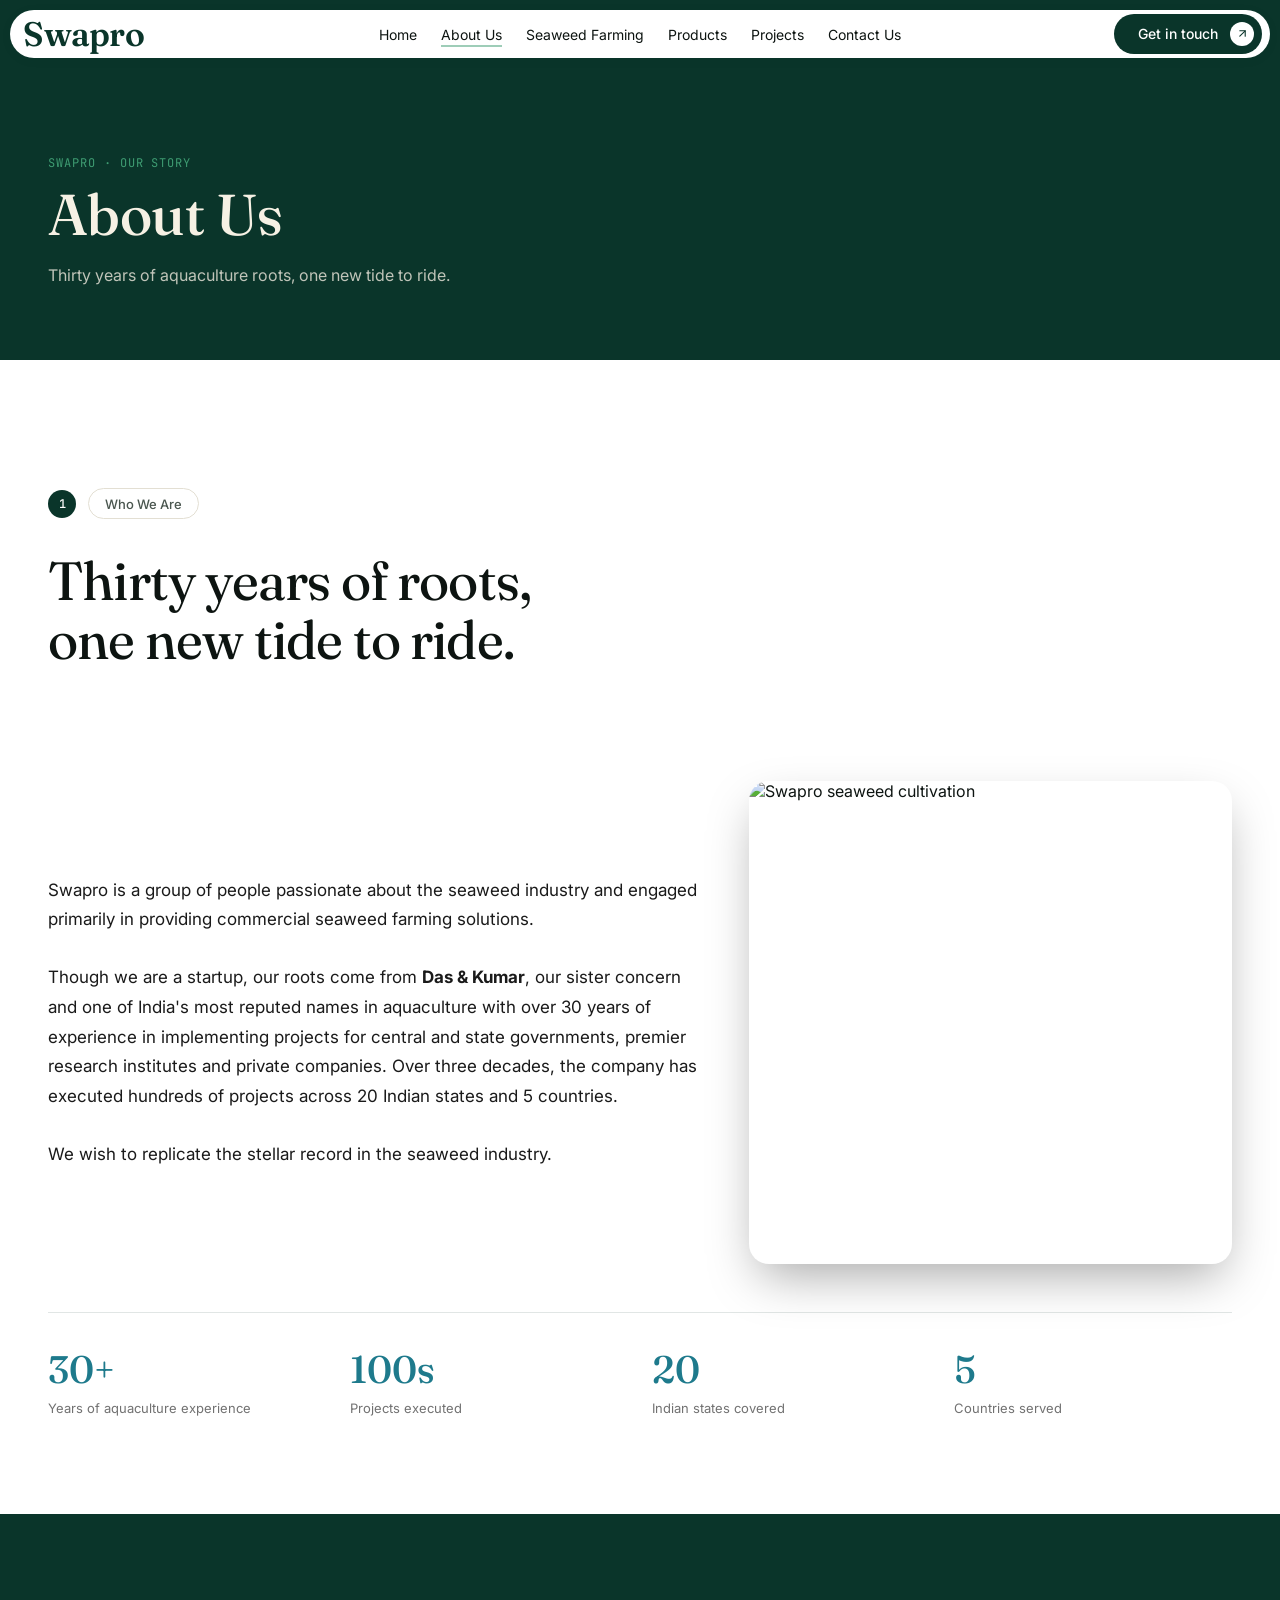
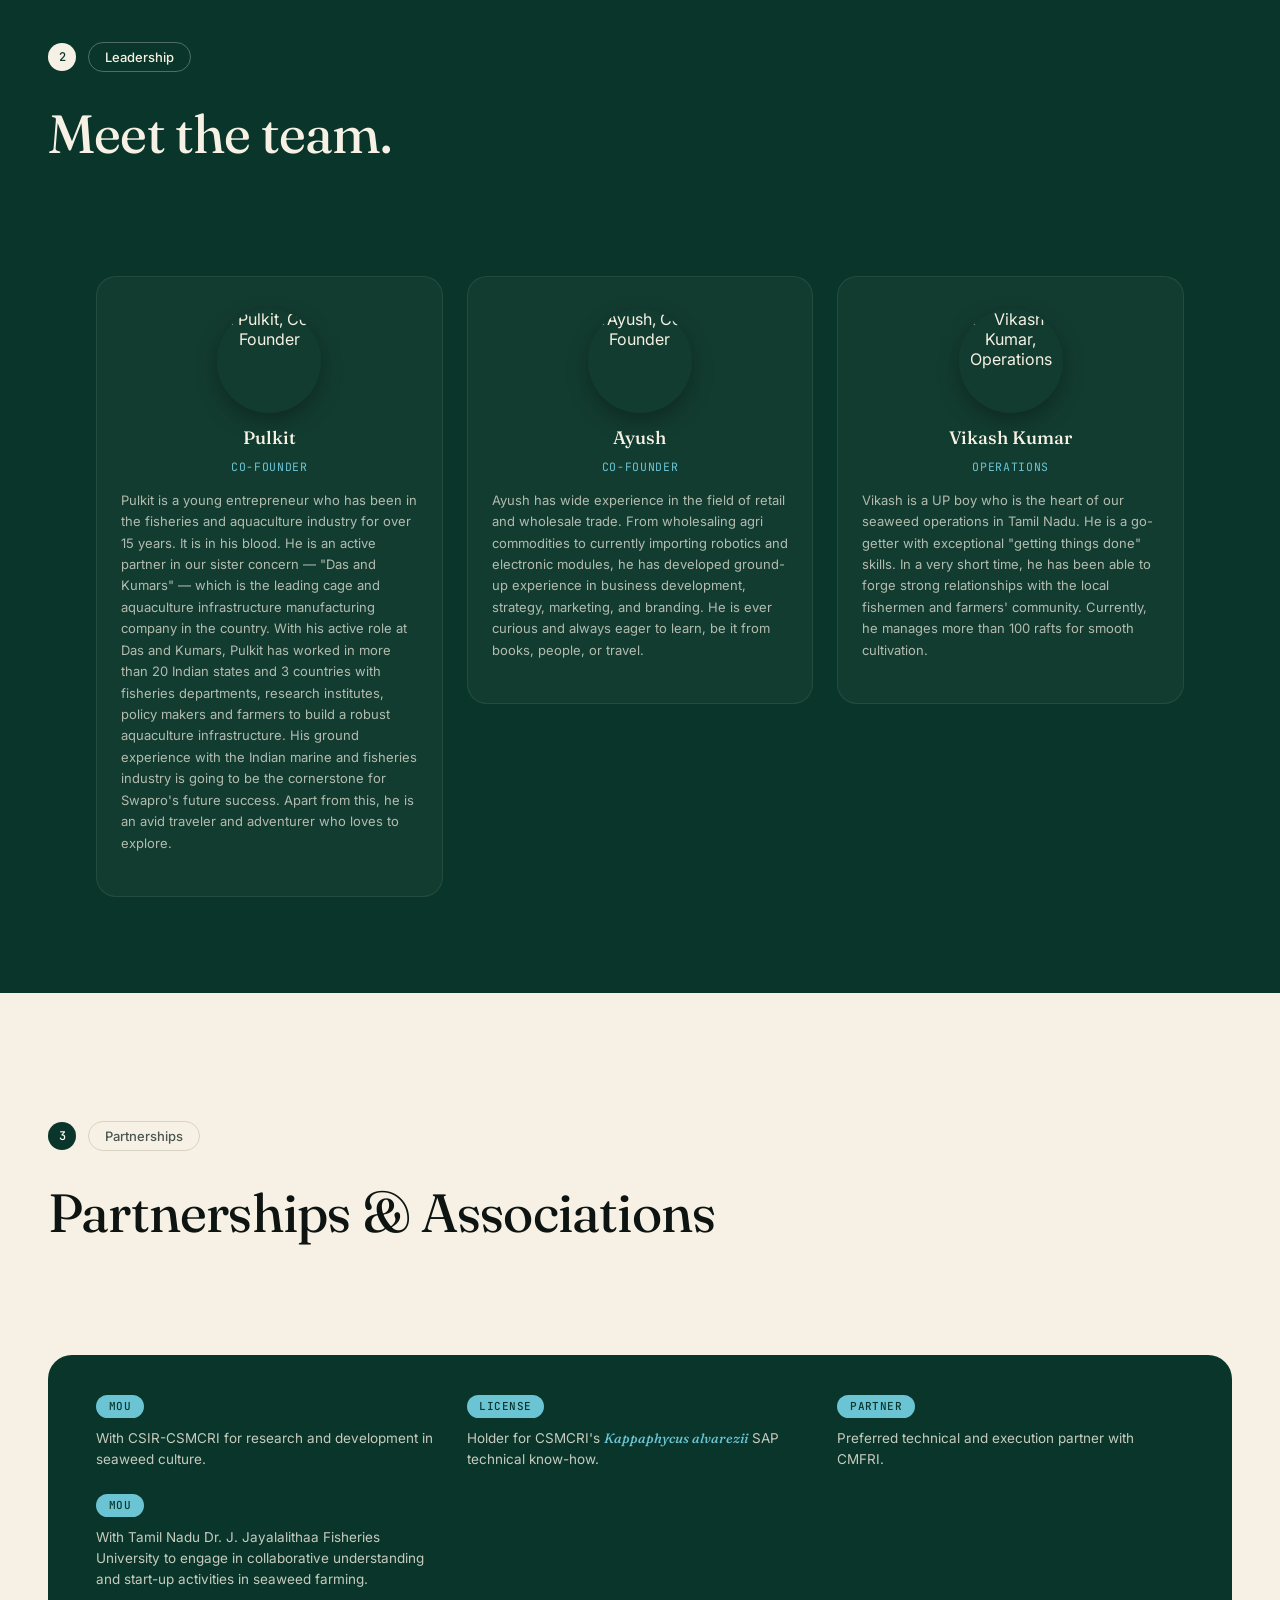
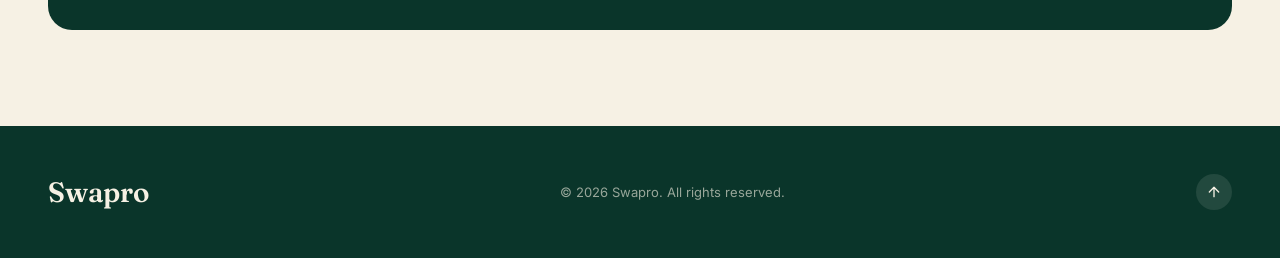
==== about.html @ 63f63e45 "content changes" ====
<!DOCTYPE html>
<html lang="en">
<head>
<meta charset="UTF-8"/>
<meta name="viewport" content="width=device-width,initial-scale=1.0"/>
<title>About Us — Swapro</title>
<link rel="icon" type="image/png" href="https://res.cloudinary.com/dajekho84/image/upload/v1781952631/ChatGPT_Image_Jun_20_2026_04_20_08_PM_fx25of.png">
<link rel="preconnect" href="https://fonts.googleapis.com">
<link rel="preconnect" href="https://fonts.gstatic.com" crossorigin>
<link href="https://fonts.googleapis.com/css2?family=Fraunces:ital,opsz,wght@0,9..144,300..700;1,9..144,400..600&family=Inter:wght@400;500;600;700&family=JetBrains+Mono:wght@400;500&display=swap" rel="stylesheet">
<link rel="stylesheet" href="assets/style.css">
</head>
<body>

<div class="scroll-progress"><div id="scroll-progress-bar"></div></div>
<div id="cursor-dot" class="cursor-dot" aria-hidden="true"></div>

<div id="lightbox" class="lightbox" role="dialog" aria-modal="true" aria-label="Detail">
  <button id="lb-close" class="lb-close" aria-label="Close">
    <svg viewBox="0 0 24 24" fill="none" stroke="currentColor" stroke-width="2" stroke-linecap="round"><line x1="18" y1="6" x2="6" y2="18"/><line x1="6" y1="6" x2="18" y2="18"/></svg>
  </button>
  <div class="lb-inner">
    <div id="lb-content" class="lb-content"></div>
    <div class="lb-meta">
      <p id="lb-title" class="lb-title"></p>
      <p id="lb-desc" class="lb-desc"></p>
    </div>
  </div>
</div>

<!-- ══════ PAGE BANNER ══════ -->
<section class="page-banner">
  <div class="nav-wrap">
    <nav class="navbar" id="navbar">
      <div class="nav-left">
        <div class="logo-mark">
          <img src="https://res.cloudinary.com/dajekho84/image/upload/v1781952631/ChatGPT_Image_Jun_20_2026_04_20_08_PM_fx25of.png" alt="Swapro logo" onerror="this.style.display='none'; this.parentElement.classList.add('logo-fallback'); this.parentElement.textContent='Swapro';" />
        </div>
        <div class="nav-links">
          <a href="index.html#home" data-nav>Home</a>
          <a href="about.html" data-nav class="active">About Us</a>
          <a href="seaweed-farming.html" data-nav>Seaweed Farming</a>
          <a href="products.html" data-nav>Products</a>
          <a href="projects.html" data-nav>Projects</a>
          <a href="index.html#contact" data-nav>Contact Us</a>
        </div>
      </div>
      <div class="nav-right">
        <a href="index.html#contact" class="btn-roll btn-dark">
          <span class="roll-track"><span class="roll-line">Get in touch</span><span class="roll-line">Get in touch</span></span>
          <span class="arrow-circle arrow-circle-light"><svg viewBox="0 0 24 24" fill="none" stroke="currentColor" stroke-width="2" stroke-linecap="round" stroke-linejoin="round"><line x1="7" y1="17" x2="17" y2="7"/><polyline points="7 7 17 7 17 17"/></svg></span>
        </a>
      </div>
      <button id="menu-toggle" class="menu-toggle" aria-label="Toggle menu">
        <svg class="icon-menu" viewBox="0 0 24 24" fill="none" stroke="currentColor" stroke-width="2" stroke-linecap="round" stroke-linejoin="round"><line x1="3" y1="6" x2="21" y2="6"/><line x1="3" y1="12" x2="21" y2="12"/><line x1="3" y1="18" x2="21" y2="18"/></svg>
        <svg class="icon-x" viewBox="0 0 24 24" fill="none" stroke="currentColor" stroke-width="2" stroke-linecap="round" stroke-linejoin="round" style="display:none"><line x1="18" y1="6" x2="6" y2="18"/><line x1="6" y1="6" x2="18" y2="18"/></svg>
      </button>
    </nav>
  </div>

  <div id="mobile-menu" class="mobile-menu">
    <div class="mobile-menu-backdrop"></div>
    <div class="mobile-menu-sheet">
      <a href="index.html#home" class="mobile-link" data-nav>Home</a>
      <a href="about.html" class="mobile-link" data-nav>About Us</a>
      <a href="seaweed-farming.html" class="mobile-link" data-nav>Seaweed Farming</a>
      <a href="products.html" class="mobile-link" data-nav>Products</a>
      <a href="projects.html" class="mobile-link" data-nav>Projects</a>
      <a href="index.html#contact" class="mobile-link" data-nav>Contact Us</a>
      <a href="index.html#contact" class="btn-roll btn-dark mobile-start-btn">
        <span class="roll-track"><span class="roll-line">Start a conversation</span><span class="roll-line">Start a conversation</span></span>
        <span class="arrow-circle arrow-circle-light"><svg viewBox="0 0 24 24" fill="none" stroke="currentColor" stroke-width="2" stroke-linecap="round" stroke-linejoin="round"><line x1="7" y1="17" x2="17" y2="7"/><polyline points="7 7 17 7 17 17"/></svg></span>
      </a>
    </div>
  </div>

  <div class="container page-banner-text">
    <p class="page-banner-eyebrow reveal-up">Swapro · Our Story</p>
    <h1 class="page-banner-title reveal-up">About Us</h1>
    <p class="page-banner-sub reveal-up">Thirty years of aquaculture roots, one new tide to ride.</p>
  </div>
</section>

<!-- ══════ ABOUT ══════ -->
<section class="section section-white">
  <div class="container">
    <div class="badge-row"><span class="badge-num">1</span><span class="badge-pill badge-pill-light">Who We Are</span></div>
    <h2 class="section-heading">Thirty years of roots,<br class="br-desktop"/><span class="sp-mobile"> </span>one new tide to ride.</h2>
    <div class="about-layout">
      <div class="about-grid">
        <p class="about-paragraph">Swapro is a group of people passionate about the seaweed industry and engaged primarily in providing commercial seaweed farming solutions.</p>
        <p class="about-paragraph">Though we are a startup, our roots come from <strong>Das &amp; Kumar</strong>, our sister concern and one of India's most reputed names in aquaculture with over 30 years of experience in implementing projects for central and state governments, premier research institutes and private companies. Over three decades, the company has executed hundreds of projects across 20 Indian states and 5 countries.</p>
        <p class="about-paragraph">We wish to replicate the stellar record in the seaweed industry.</p>
      </div>
      <div class="about-photo-frame">
        <img src="https://res.cloudinary.com/dajekho84/image/upload/v1782187886/IMG-20260620-WA0026_rd0mjt.jpg" alt="Swapro seaweed cultivation" />
      </div>
    </div>

    <div class="heritage-strip">
      <div class="heritage-stat"><p class="heritage-num">30+</p><p class="heritage-label">Years of aquaculture experience</p></div>
      <div class="heritage-stat"><p class="heritage-num">100s</p><p class="heritage-label">Projects executed</p></div>
      <div class="heritage-stat"><p class="heritage-num">20</p><p class="heritage-label">Indian states covered</p></div>
      <div class="heritage-stat"><p class="heritage-num">5</p><p class="heritage-label">Countries served</p></div>
    </div>
  </div>
</section>

<!-- ══════ FOUNDERS ══════ -->
<section class="section section-dark">
  <div class="container">
    <div class="badge-row reveal-up"><span class="badge-num badge-num-on-dark">2</span><span class="badge-pill badge-pill-on-dark">Leadership</span></div>
    <h2 class="section-heading heading-on-dark reveal-up">Meet the team.</h2>
    <div class="founder-grid">
      <div class="founder-card reveal-up">
        <div class="founder-avatar">
          <img src="https://res.cloudinary.com/dsr1agyxd/image/upload/v1782374938/pulkit_qgwr4f.webp" alt="Pulkit, Co-Founder" />
        </div>
        <p class="founder-name">Pulkit</p>
        <p class="founder-role">Co-Founder</p>
        <p class="founder-bio">Pulkit is a young entrepreneur who has been in the fisheries and aquaculture industry for over 15 years. It is in his blood. He is an active partner in our sister concern — "Das and Kumars" — which is the leading cage and aquaculture infrastructure manufacturing company in the country. With his active role at Das and Kumars, Pulkit has worked in more than 20 Indian states and 3 countries with fisheries departments, research institutes, policy makers and farmers to build a robust aquaculture infrastructure. His ground experience with the Indian marine and fisheries industry is going to be the cornerstone for Swapro's future success. Apart from this, he is an avid traveler and adventurer who loves to explore.</p>
      </div>
      <div class="founder-card reveal-up">
        <div class="founder-avatar">
          <img src="https://res.cloudinary.com/dsr1agyxd/image/upload/v1782374936/ayush_jain_vb3cdg.webp" alt="Ayush, Co-Founder" />
        </div>
        <p class="founder-name">Ayush</p>
        <p class="founder-role">Co-Founder</p>
        <p class="founder-bio">Ayush has wide experience in the field of retail and wholesale trade. From wholesaling agri commodities to currently importing robotics and electronic modules, he has developed ground-up experience in business development, strategy, marketing, and branding. He is ever curious and always eager to learn, be it from books, people, or travel.</p>
      </div>
      <div class="founder-card reveal-up">
        <div class="founder-avatar">
          <img src="https://res.cloudinary.com/dsr1agyxd/image/upload/v1782375014/Vikash-Kumar_zbj4rr.webp" alt="Vikash Kumar, Operations" />
        </div>
        <p class="founder-name">Vikash Kumar</p>
        <p class="founder-role">Operations</p>
        <p class="founder-bio">Vikash is a UP boy who is the heart of our seaweed operations in Tamil Nadu. He is a go-getter with exceptional "getting things done" skills. In a very short time, he has been able to forge strong relationships with the local fishermen and farmers' community. Currently, he manages more than 100 rafts for smooth cultivation.</p>
      </div>
    </div>
  </div>
</section>

<!-- ══════ PARTNERSHIPS & ASSOCIATIONS ══════ -->
<section class="section section-tint">
  <div class="container">
    <div class="badge-row reveal-up"><span class="badge-num">3</span><span class="badge-pill badge-pill-dark">Partnerships</span></div>
    <h2 class="section-heading reveal-up">Partnerships &amp; Associations</h2>
    <div class="partnership-strip reveal-up" style="margin-top:0;">
      <div class="partnership-grid">
        <div class="partnership-item">
          <span class="partnership-mark">MoU</span>
          <p>With CSIR-CSMCRI for research and development in seaweed culture.</p>
        </div>
        <div class="partnership-item">
          <span class="partnership-mark">License</span>
          <p>Holder for CSMCRI's <em>Kappaphycus alvarezii</em> SAP technical know-how.</p>
        </div>
        <div class="partnership-item">
          <span class="partnership-mark">Partner</span>
          <p>Preferred technical and execution partner with CMFRI.</p>
        </div>
        <div class="partnership-item">
          <span class="partnership-mark">MoU</span>
          <p>With Tamil Nadu Dr. J. Jayalalithaa Fisheries University to engage in collaborative understanding and start-up activities in seaweed farming.</p>
        </div>
      </div>
    </div>
  </div>
</section>

<footer class="footer">
  <div class="container footer-inner">
    <span class="logo-footer">
      <img src="https://res.cloudinary.com/dajekho84/image/upload/v1781952631/ChatGPT_Image_Jun_20_2026_04_20_08_PM_fx25of.png" alt="Swapro logo" onerror="this.style.display='none'; this.parentElement.classList.add('logo-fallback'); this.parentElement.textContent='Swapro';" />
    </span>
    <p class="footer-copy">© 2026 Swapro. All rights reserved.</p>
    <button class="back-to-top" id="back-to-top" aria-label="Back to top">
      <svg viewBox="0 0 24 24" fill="none" stroke="currentColor" stroke-width="2" stroke-linecap="round" stroke-linejoin="round"><line x1="12" y1="19" x2="12" y2="5"/><polyline points="5 12 12 5 19 12"/></svg>
    </button>
  </div>
</footer>

<script src="assets/site.js"></script>
</body>
</html>
---- assets/style.css ----
/* ===========================================================
   SWAPRO v2 — design tokens
   Type: Fraunces (display, characterful serif w/ wonky optical sizing)
         + Inter (body/UI) + JetBrains Mono (data/captions)
   Palette: deep kelp, seafoam, sand, amber-coral, ink
=========================================================== */
:root{
  --kelp-deep:   #0A352A;
  --kelp-mid:    #11604A;
  --seafoam:     #3E9C72;
  --seafoam-lt:  #5FC795;
  --sand:        #F6F1E4;
  --sand-card:   #EFEAE0;
  --ink:         #0D1411;
  --ink-soft:    #4A564F;
  --accent:      #1E7A8C;
  --accent-hover:#15596B;
  --accent-soft: #6BC4D4;
  --white:       #FFFFFF;
  --ease-roll:   cubic-bezier(0.25,0.1,0.25,1);
  --ease-sheet:  cubic-bezier(0.32,0.72,0,1);
  --ease-out:    cubic-bezier(0.16,1,0.3,1);
}

*{margin:0;padding:0;box-sizing:border-box;}
html{scroll-behavior:smooth;}
body{
  font-family:'Inter',-apple-system,BlinkMacSystemFont,"Segoe UI",sans-serif;
  background:var(--sand);
  color:var(--ink);
  -webkit-font-smoothing:antialiased;
  cursor:default;
}
a{color:inherit;text-decoration:none;}
button{font-family:inherit;border:none;background:none;cursor:pointer;}
img,svg{display:block;max-width:100%;}
img{width:100%;height:100%;object-fit:cover;}
.container{max-width:1440px;margin:0 auto;padding:0 1.25rem;position:relative;z-index:2;}
@media(min-width:640px){.container{padding:0 2rem;}}
@media(min-width:1024px){.container{padding:0 3rem;}}
.container-narrow{max-width:760px;}

.br-desktop{display:none;}
.sp-mobile{display:inline;}
@media(min-width:640px){
  .br-desktop{display:block;}
  .sp-mobile{display:none;}
}

em{
  font-family:'Fraunces',serif;
  font-style:italic;
  font-weight:500;
  color:var(--accent);
}

/* ===========================================================
   SCROLL PROGRESS BAR
=========================================================== */
.scroll-progress{position:fixed;top:0;left:0;width:100%;height:3px;z-index:100;background:transparent;pointer-events:none;}
#scroll-progress-bar{height:100%;width:0%;background:linear-gradient(90deg,var(--seafoam),var(--accent));transition:width 0.1s linear;}

/* ===========================================================
   CURSOR DOT (desktop ambient accent)
=========================================================== */
.cursor-dot{
  position:fixed;top:0;left:0;
  width:10px;height:10px;
  border-radius:50%;
  background:var(--accent);
  pointer-events:none;
  z-index:99;
  transform:translate(-50%,-50%);
  opacity:0;
  transition:opacity 0.3s, width 0.25s var(--ease-out), height 0.25s var(--ease-out), background 0.25s;
  mix-blend-mode:normal;
}
.cursor-dot.active{opacity:0.85;}
.cursor-dot.cursor-grow{width:38px;height:38px;background:rgba(30,122,140,0.18);border:1.5px solid var(--accent);}
@media(max-width:1023px){.cursor-dot{display:none;}}

/* ===========================================================
   SCROLL REVEAL
=========================================================== */
.reveal-up{
  opacity:0;
  transform:translateY(44px);
  transition:opacity 0.5s var(--ease-out), transform 0.5s var(--ease-out);
}
.reveal-up.in-view{opacity:1;transform:translateY(0);}

/* hero line mask reveal */
.line-mask{display:block;overflow:hidden;}
.line-inner{
  display:block;
  transform:translateY(110%);
  opacity:0;
  animation:lineUp 0.9s var(--ease-out) forwards;
  animation-delay:calc(var(--d) * 0.12s + 0.2s);
}
@keyframes lineUp{
  to{transform:translateY(0);opacity:1;}
}
.hero-eyebrow.reveal-up{transition-delay:0s;}

/* ===========================================================
   HERO
=========================================================== */
.hero{
  position:relative;
  min-height:100vh;
  width:100%;
  background:var(--sand);
  overflow:hidden;
  display:flex;
  flex-direction:column;
}
.hero-canvas{
  position:absolute;
  inset:0;
  z-index:1;
  width:100%;
  height:100%;
}
.hero-bg-images{
  position:absolute;
  inset:0;
  z-index:1;
  width:100%;
  height:100%;
}
.hero-bg-image{
  position:absolute;
  inset:0;
  width:100%;
  height:100%;
  background-size:cover;
  background-position:center;
  opacity:0;
  transition:opacity 1.2s var(--ease-out);
}
.hero-bg-image.is-active{opacity:1;}
.hero-vignette{
  position:absolute;inset:0;z-index:1;pointer-events:none;
  background:radial-gradient(ellipse at 50% 100%, rgba(10,53,42,0.10) 0%, rgba(10,53,42,0) 60%);
}
.hero-text-scrim{
  position:absolute;inset:0;z-index:1;pointer-events:none;
  background:linear-gradient(180deg, rgba(246,241,228,0.42) 0%, rgba(246,241,228,0.5) 55%, rgba(246,241,228,0.68) 100%);
}
.hero-grain{
  position:absolute;
  inset:0;
  z-index:2;
  pointer-events:none;
  opacity:0.045;
  mix-blend-mode:multiply;
  background-image:url("data:image/svg+xml,%3Csvg xmlns='http://www.w3.org/2000/svg' width='120' height='120'%3E%3Cfilter id='n'%3E%3CfeTurbulence type='fractalNoise' baseFrequency='0.9' numOctaves='2' stitchTiles='stitch'/%3E%3C/filter%3E%3Crect width='100%25' height='100%25' filter='url(%23n)'/%3E%3C/svg%3E");
}
.hero-inner{
  position:relative;
  z-index:3;
  display:flex;
  flex-direction:column;
  flex:1;
  min-height:100vh;
}

/* NAV */
.nav-wrap{padding:0.5rem;}
@media(min-width:640px){.nav-wrap{padding:0.6rem;}}
.navbar{
  max-width:1440px;
  margin:0 auto;
  background:var(--white);
  border-radius:9999px;
  padding:4px;
  display:flex;
  align-items:center;
  justify-content:space-between;
  position:relative;
  box-shadow:0 2px 10px rgba(10,53,42,0.08);
  transition:box-shadow 0.3s, transform 0.3s;
}
.navbar.scrolled{box-shadow:0 6px 24px rgba(10,53,42,0.14);}
.nav-left{display:flex;align-items:center;gap:1.5rem;padding-left:0.6rem;}
.logo-mark{
  display:flex;align-items:center;
  flex-shrink:0;
}
.logo-mark img{
  display:block;
  height:4.25rem;width:auto;
  object-fit:contain;
}
.logo-mark.logo-fallback{
  font-family:'Fraunces',serif;
  font-size:30px;font-weight:600;letter-spacing:-0.02em;
  color:var(--kelp-deep);
  line-height:1;
}
@media(min-width:640px){
  .logo-mark img{height:4.85rem;}
  .logo-mark.logo-fallback{font-size:34px;}
}
.nav-links{display:none;align-items:center;gap:1.5rem;}
@media(min-width:1180px){
  .nav-links{
    display:flex;
    position:absolute;
    left:50%;top:50%;
    transform:translate(-50%,-50%);
  }
}
.nav-links a{font-size:14px;color:var(--ink);transition:color 0.3s;position:relative;}
.nav-links a::after{
  content:'';position:absolute;left:0;bottom:-4px;width:0;height:1px;background:var(--accent);
  transition:width 0.3s var(--ease-out);
}
.nav-links a:hover{color:var(--ink-soft);}
.nav-links a:hover::after{width:100%;}
.nav-links a.active::after{width:100%;background:var(--seafoam);}
.nav-right{display:none;align-items:center;gap:1.25rem;padding-right:0.25rem;}
@media(min-width:1180px){.nav-right{display:flex;}}
.nav-status{font-size:13px;color:var(--ink-soft);display:none;}
@media(min-width:1024px){.nav-status{display:inline;}}
.nav-clock{display:flex;align-items:center;gap:0.35rem;font-size:13px;color:var(--ink-soft);font-family:'JetBrains Mono',monospace;}
.icon-clock{width:14px;height:14px;}

/* roll button */
.btn-roll{
  display:inline-flex;align-items:center;gap:0;
  border-radius:9999px;
  font-size:13px;font-weight:500;
  padding:0.5rem 0.5rem 0.5rem 1.25rem;
  position:relative;
  isolation:isolate;
  transition:transform 0.35s var(--ease-out);
}
@media(min-width:640px){.btn-roll{font-size:14px;padding:0.5rem 0.5rem 0.5rem 1.5rem;}}
.btn-dark{background:var(--kelp-deep);color:var(--white);}
.btn-accent{background:var(--accent);color:var(--white);transition:background 0.3s, box-shadow 0.25s;}
.btn-accent:hover{background:var(--accent-hover);box-shadow:0 8px 20px rgba(30,122,140,0.30);}
.btn-dark:hover{box-shadow:0 8px 20px rgba(10,53,42,0.30);}
.btn-dark{transition:box-shadow 0.25s;}
.roll-track{
  display:flex;flex-direction:column;
  overflow:hidden;height:20px;
  margin-right:0.75rem;
}
.roll-line{
  height:20px;line-height:20px;
  white-space:nowrap;
  transition:transform 0.5s var(--ease-roll);
}
.btn-roll:hover .roll-line{transform:translateY(-50%);}
.arrow-circle{
  width:1.5rem;height:1.5rem;
  border-radius:9999px;
  display:flex;align-items:center;justify-content:center;
  transition:transform 0.5s var(--ease-roll);
  flex-shrink:0;
}
.arrow-circle svg{width:13px;height:13px;}
.arrow-circle-light{background:var(--white);color:var(--kelp-deep);}
.arrow-circle-accent{background:var(--white);color:var(--accent);}
.btn-roll:hover .arrow-circle{transform:rotate(-45deg);}

@media(min-width:640px){
  .hero-cta-row .arrow-circle{width:1.75rem;height:1.75rem;}
  .hero-cta-row .arrow-circle svg{width:14px;height:14px;}
}

/* mobile menu toggle */
.menu-toggle{
  display:flex;align-items:center;justify-content:center;
  width:2.25rem;height:2.25rem;
  background:var(--kelp-deep);
  color:var(--white);
  border-radius:9999px;
  margin-right:0.25rem;
  position:relative;
  z-index:60;
}
@media(min-width:1180px){.menu-toggle{display:none;}}
.menu-toggle svg{width:18px;height:18px;}

/* mobile menu overlay */
.mobile-menu{
  position:fixed;inset:0;z-index:50;
  visibility:hidden;
}
.mobile-menu.open{visibility:visible;}
.mobile-menu-backdrop{
  position:absolute;inset:0;
  background:rgba(10,53,42,0.6);
  opacity:0;
  transition:opacity 0.4s var(--ease-sheet);
}
.mobile-menu.open .mobile-menu-backdrop{opacity:1;}
.mobile-menu-sheet{
  position:absolute;left:0;right:0;bottom:0;
  margin:0.75rem;
  background:var(--white);
  border-radius:1.25rem;
  padding:1.75rem 1.5rem 2rem;
  display:flex;flex-direction:column;gap:1.1rem;
  transform:translateY(110%);
  transition:transform 0.5s var(--ease-sheet);
}
.mobile-menu.open .mobile-menu-sheet{transform:translateY(0);}
.mobile-time-badge{
  display:inline-flex;align-items:center;gap:0.4rem;
  font-size:13px;color:var(--ink-soft);
  font-family:'JetBrains Mono',monospace;
  background:var(--sand);
  border-radius:9999px;
  padding:0.4rem 0.8rem;
  width:fit-content;
  margin-bottom:0.5rem;
}
.mobile-link{font-family:'Fraunces',serif;font-size:28px;font-weight:500;color:var(--ink);}
@media(min-width:400px){.mobile-link{font-size:32px;}}
.mobile-start-btn{margin-top:0.75rem;align-self:flex-start;}

/* hero content */
.hero-content{
  flex:1;
  display:flex;
  flex-direction:column;
  align-items:flex-start;
  justify-content:flex-end;
  max-width:1440px;
  width:100%;
  margin:0 auto;
  padding:0 1.25rem 3.5rem;
}
@media(min-width:640px){.hero-content{padding:0 2rem 4rem;}}
@media(min-width:1024px){.hero-content{padding:0 3rem 5rem;}}

.hero-logo{
  display:inline-flex;align-items:center;
  margin-bottom:1.5rem;
  padding:0.5rem 0.9rem;
  border-radius:9999px;
  background:rgba(255,255,255,0.92);
  backdrop-filter:blur(10px) saturate(140%);
  -webkit-backdrop-filter:blur(10px) saturate(140%);
  box-shadow:0 4px 24px rgba(10,53,42,0.18);
  transition:background 0.3s, box-shadow 0.3s, transform 0.3s var(--ease-out);
  animation:heroLogoGlow 4s ease-in-out infinite, heroLogoPop 0.7s cubic-bezier(0.34,1.56,0.64,1) 0.15s backwards;
}
.hero-logo:hover{
  transform:scale(1.04);
  background:rgba(255,255,255,1);
}
@keyframes heroLogoGlow{
  0%,100%{box-shadow:0 4px 24px rgba(10,53,42,0.18);}
  50%{box-shadow:0 4px 28px rgba(10,53,42,0.18), 0 0 0 6px rgba(255,255,255,0.25);}
}
@keyframes heroLogoPop{
  0%{transform:scale(0.7);}
  60%{transform:scale(1.06);}
  100%{transform:scale(1);}
}
.hero-logo img{
  display:block;
  height:5.5rem;width:auto;
  object-fit:contain;
  transition:transform 0.4s var(--ease-out);
}
.hero-logo:hover img{transform:scale(1.05);}
.hero-logo.logo-fallback{
  font-family:'Fraunces',serif;
  font-size:34px;font-weight:600;
  color:var(--kelp-deep);
}
@media(min-width:640px){.hero-logo img{height:6.5rem;} .hero-logo{margin-bottom:2rem;padding:0.6rem 1.1rem;} .hero-logo.logo-fallback{font-size:40px;}}
@media(min-width:1024px){.hero-logo img{height:7.25rem;}}

.hero-eyebrow{
  font-family:'JetBrains Mono',monospace;
  font-size:12px;
  color:var(--ink);
  letter-spacing:0.08em;
  margin-bottom:1.25rem;
  text-transform:uppercase;
  text-shadow:0 1px 12px rgba(246,241,228,0.85);
}
@media(min-width:640px){.hero-eyebrow{font-size:13px;margin-bottom:2rem;}}

.hero-headline{
  font-family:'Fraunces',serif;
  font-size:clamp(2rem,7.5vw,4.6rem);
  font-weight:420;
  line-height:1.06;
  letter-spacing:-0.02em;
  color:var(--ink);
  max-width:52rem;
  text-shadow:0 2px 24px rgba(246,241,228,0.55), 0 1px 3px rgba(246,241,228,0.6);
}
@media(min-width:640px){.hero-headline{font-size:clamp(2.6rem,5.2vw,4.6rem);}}

.hero-headline-rotator{
  position:relative;
  width:100%;
  max-width:52rem;
  font-size:clamp(2rem,7.5vw,4.6rem);
  min-height:calc(3 * 1.06em);
}
@media(min-width:640px){.hero-headline-rotator{font-size:clamp(2.6rem,5.2vw,4.6rem);min-height:calc(3 * 1.06em);}}
.hero-headline-slide{
  position:absolute;
  inset:0;
  opacity:0;
  visibility:hidden;
  transform:translateY(14px);
  transition:opacity 0.7s var(--ease-out), transform 0.7s var(--ease-out), visibility 0s;
  pointer-events:none;
}
.hero-headline-slide.is-active{
  position:relative;
  opacity:1;
  visibility:visible;
  transform:translateY(0);
  pointer-events:auto;
  transition:opacity 0.7s var(--ease-out), transform 0.7s var(--ease-out);
}
.hero-headline-slide h1{
  font-family:'Fraunces',serif;
  font-size:clamp(2rem,7.5vw,4.6rem);
  font-weight:420;
  line-height:1.06;
  letter-spacing:-0.02em;
  color:var(--ink);
  max-width:52rem;
  margin:0;
  text-shadow:0 2px 24px rgba(246,241,228,0.55), 0 1px 3px rgba(246,241,228,0.6);
}
@media(min-width:640px){.hero-headline-slide h1{font-size:clamp(2.6rem,5.2vw,4.6rem);}}
.hero-headline-slide em{color:var(--accent);font-style:italic;}

.hero-rotator-dots{
  display:flex;align-items:center;gap:0.5rem;
  margin-top:1rem;
}
.hero-rotator-dot{
  width:6px;height:6px;border-radius:50%;
  background:rgba(10,53,42,0.25);
  border:none;padding:0;cursor:pointer;
  transition:background 0.3s, width 0.3s;
}
.hero-rotator-dot.is-active{background:var(--accent);width:18px;border-radius:3px;}

.hero-cta-row{
  margin-top:2rem;
  display:flex;
  flex-direction:column;
  gap:1rem;
}
@media(min-width:640px){
  .hero-cta-row{flex-direction:row;align-items:center;gap:1.25rem;margin-top:3rem;}
}

.partner-badge{
  display:inline-flex;align-items:center;gap:0.6rem;
  background:var(--white);
  border-radius:4px;
  padding:0.5rem 0.9rem;
  box-shadow:0 2px 8px rgba(10,53,42,0.10);
  transition:box-shadow 0.3s, transform 0.3s var(--ease-out);
  width:fit-content;
}
.partner-badge:hover{box-shadow:0 6px 18px rgba(10,53,42,0.18);transform:translateY(-2px);}
.partner-icon{width:1.25rem;height:1.25rem;color:var(--accent);}
@media(min-width:640px){.partner-icon{width:1.5rem;height:1.5rem;}}
.partner-text{font-size:13px;font-weight:500;color:var(--ink);}
@media(min-width:640px){.partner-text{font-size:14px;}}
.partner-tag{
  font-size:10px;background:var(--kelp-deep);color:var(--white);
  padding:0.15rem 0.4rem;border-radius:3px;font-weight:600;
  font-family:'JetBrains Mono',monospace;
}
@media(min-width:640px){.partner-tag{font-size:11px;padding:0.15rem 0.5rem;}}

/* scroll cue */
.scroll-cue{
  position:absolute;
  left:50%;
  bottom:1.5rem;
  transform:translateX(-50%);
  z-index:4;
  display:none;
  flex-direction:column;
  align-items:center;
  gap:0.35rem;
  color:var(--ink-soft);
  font-family:'JetBrains Mono',monospace;
  font-size:11px;
  letter-spacing:0.08em;
  text-transform:uppercase;
  opacity:0.7;
  transition:opacity 0.3s;
  animation:bobDown 2.2s ease-in-out infinite;
}
.scroll-cue:hover{opacity:1;}
.scroll-cue svg{width:16px;height:16px;}
@media(min-width:768px) and (min-height:700px){.scroll-cue{display:flex;}}
@keyframes bobDown{
  0%,100%{transform:translate(-50%,0);}
  50%{transform:translate(-50%,6px);}
}

/* ===========================================================
   SECTION SHARED
=========================================================== */
.section{padding-top:4rem;padding-bottom:3rem;overflow:hidden;position:relative;}
@media(min-width:640px){.section{padding-top:5rem;padding-bottom:4rem;}}
@media(min-width:1024px){.section{padding-top:8rem;padding-bottom:6rem;}}
.section-white{background:var(--white);}
.section-tint{background:var(--sand);}
.section-dark{background:var(--kelp-deep);color:var(--sand);}

/* PAGE BANNER — lightweight hero strip for subpages (no video) */
.page-banner{
  position:relative;
  background:linear-gradient(165deg,var(--kelp-deep) 0%,#0A352A 100%);
  padding-bottom:3.5rem;
  overflow:hidden;
}
@media(min-width:640px){.page-banner{padding-bottom:4.5rem;}}
.page-banner-text{margin-top:4.5rem;}
@media(min-width:640px){.page-banner-text{margin-top:5.5rem;}}
.page-banner-eyebrow{
  font-family:'JetBrains Mono',monospace;font-size:12px;letter-spacing:0.08em;text-transform:uppercase;
  color:var(--seafoam);margin-bottom:0.75rem;
}
.page-banner-title{
  font-family:'Fraunces',serif;font-weight:500;color:var(--sand);
  font-size:2.2rem;line-height:1.1;letter-spacing:-0.01em;max-width:38rem;
}
@media(min-width:640px){.page-banner-title{font-size:3rem;}}
@media(min-width:1024px){.page-banner-title{font-size:3.6rem;}}
.page-banner-sub{
  margin-top:1rem;font-size:16px;line-height:1.6;color:rgba(244,237,225,0.78);max-width:36rem;
}
.page-banner .nav-wrap{position:relative;z-index:3;}

/* Tighter padding for sections that sit back-to-back on the same background */
.section-tight-bottom{padding-bottom:1.5rem;}
@media(min-width:640px){.section-tight-bottom{padding-bottom:2rem;}}
@media(min-width:1024px){.section-tight-bottom{padding-bottom:2.5rem;}}
.section-tight-top{padding-top:1.5rem;}
@media(min-width:640px){.section-tight-top{padding-top:2rem;}}
@media(min-width:1024px){.section-tight-top{padding-top:2.5rem;}}

.badge-row{display:flex;align-items:center;gap:0.75rem;margin-bottom:1.5rem;}
@media(min-width:640px){.badge-row{margin-bottom:2rem;}}
.badge-num{
  width:1.5rem;height:1.5rem;
  border-radius:9999px;
  background:var(--kelp-deep);
  color:var(--white);
  display:flex;align-items:center;justify-content:center;
  font-family:'JetBrains Mono',monospace;
  font-size:11px;font-weight:500;
  flex-shrink:0;
}
@media(min-width:640px){.badge-num{width:1.75rem;height:1.75rem;font-size:12px;}}
.badge-num-on-dark{background:var(--sand);color:var(--kelp-deep);}
.badge-pill{
  font-size:12px;font-weight:500;
  border-radius:9999px;
  padding:0.3rem 0.9rem;
}
@media(min-width:640px){.badge-pill{font-size:13px;padding:0.4rem 1rem;}}
.badge-pill-light{border:1px solid #E3DFD3;color:var(--ink-soft);}
.badge-pill-dark{border:1px solid #D8D2C2;color:var(--ink-soft);}
.badge-pill-on-dark{border:1px solid rgba(246,241,228,0.3);color:var(--sand);}

.section-heading{
  font-family:'Fraunces',serif;
  font-size:clamp(1.6rem,4.2vw,3.4rem);
  font-weight:440;
  line-height:1.1;
  letter-spacing:-0.015em;
  color:var(--ink);
  margin-bottom:3rem;
}
@media(min-width:640px){.section-heading{margin-bottom:4rem;}}
@media(min-width:1024px){.section-heading{margin-bottom:7rem;}}
.heading-on-dark{color:var(--sand);}

/* ===========================================================
   FUSS SECTION
=========================================================== */
.fuss-grid{
  display:grid;grid-template-columns:1fr;gap:2.5rem;
  margin-bottom:3.5rem;
  align-items:center;
}
@media(min-width:900px){.fuss-grid{grid-template-columns:1.1fr 0.9fr;gap:3rem;}}
.fuss-stack{display:flex;flex-direction:column;align-items:flex-start;gap:1.75rem;max-width:36rem;}
.fuss-paragraph{
  font-size:16px;line-height:1.7;font-weight:400;color:var(--ink);
}
@media(min-width:640px){.fuss-paragraph{font-size:18px;}}
.fuss-photo{
  border-radius:1.25rem;overflow:hidden;
  aspect-ratio:4/3;
  box-shadow:0 20px 50px -10px rgba(10,53,42,0.25);
}
.fuss-photo img{width:100%;height:100%;object-fit:cover;display:block;transition:transform 0.7s var(--ease-out);}
.fuss-photo:hover img{transform:scale(1.05);}
.fuss-photo-placeholder{
  width:100%;height:100%;
  background:var(--sand-card);
  border:1.5px dashed #C9C2AE;
  display:flex;flex-direction:column;align-items:center;justify-content:center;
  gap:0.6rem;color:var(--ink-soft);
}
.fuss-photo-placeholder svg{width:32px;height:32px;opacity:0.45;}
.fuss-photo-placeholder span{
  font-family:'JetBrains Mono',monospace;
  font-size:11px;letter-spacing:0.05em;text-transform:uppercase;
  opacity:0.6;text-align:center;padding:0 1rem;
}

.activity-list{
  display:flex;flex-direction:column;gap:1.1rem;
  margin-top:0.25rem;
}
.activity-item{
  display:flex;align-items:flex-start;gap:0.85rem;
  font-size:15.5px;line-height:1.65;color:var(--ink);
}
@media(min-width:640px){.activity-item{font-size:16.5px;}}
.activity-dot{
  flex-shrink:0;margin-top:0.5em;
  width:8px;height:8px;border-radius:50%;
  background:var(--accent);
}


.stat-grid{
  display:grid;grid-template-columns:1fr;gap:1.25rem;
}
@media(min-width:640px){.stat-grid{grid-template-columns:repeat(2,1fr);gap:1.5rem;}}
@media(min-width:1024px){.stat-grid{grid-template-columns:repeat(3,1fr);gap:1.75rem;}}
.stat-card{
  border-top:1px solid #E3DFD3;
  padding-top:1.25rem;
  transition:transform 0.4s var(--ease-out);
}
.stat-card:hover{transform:translateY(-4px);}
.stat-number{
  font-family:'Fraunces',serif;
  font-size:clamp(2.1rem,4.2vw,2.9rem);
  font-weight:480;
  letter-spacing:-0.02em;
  color:var(--accent);
  margin-bottom:0.6rem;
  font-variant-numeric:tabular-nums;
}
.stat-label{font-size:14px;line-height:1.5;color:var(--ink-soft);max-width:22rem;}

/* ===========================================================
   NEWS — featured story + compact feed list
=========================================================== */
.news-feature{
  background:var(--kelp-deep);
  color:var(--sand);
  border-radius:1.25rem;
  padding:2rem 1.75rem;
  margin-bottom:1.5rem;
  display:flex;flex-direction:column;gap:1.5rem;
  transition:transform 0.4s var(--ease-out), box-shadow 0.4s var(--ease-out);
  position:relative;
  overflow:hidden;
}
@media(min-width:640px){.news-feature{flex-direction:row;align-items:center;gap:2rem;}}
.news-feature::before{
  content:'';
  position:absolute;top:0;right:0;
  width:40%;height:100%;
  background:radial-gradient(circle at 100% 0%, rgba(95,199,149,0.18), transparent 60%);
  pointer-events:none;
}
.news-feature:hover{transform:translateY(-4px);box-shadow:0 20px 44px rgba(10,53,42,0.25);}
@media(min-width:768px){.news-feature{padding:2rem 2.5rem;}}
.news-feature-thumb{
  flex-shrink:0;
  width:100%;max-width:11rem;
  aspect-ratio:1/1;
  border-radius:0.85rem;
  overflow:hidden;
  position:relative;z-index:1;
}
@media(min-width:640px){.news-feature-thumb{width:7.5rem;max-width:none;}}
@media(min-width:1024px){.news-feature-thumb{width:9rem;}}
.news-feature-thumb img{width:100%;height:100%;object-fit:cover;display:block;}
.news-feature-placeholder{
  width:100%;height:100%;
  background:rgba(246,241,228,0.05);
  border:1.5px dashed rgba(246,241,228,0.28);
  display:flex;flex-direction:column;align-items:center;justify-content:center;
  gap:0.35rem;color:rgba(246,241,228,0.45);
}
.news-feature-placeholder svg{width:22px;height:22px;opacity:0.6;}
.news-feature-placeholder span{
  font-family:'JetBrains Mono',monospace;
  font-size:9px;letter-spacing:0.04em;text-transform:uppercase;
  opacity:0.75;text-align:center;padding:0 0.4rem;
}
.news-feature-text{display:flex;flex-direction:column;gap:0.75rem;flex:1;}
.news-feature-title{
  font-family:'Fraunces',serif;font-size:clamp(1.25rem,2.6vw,1.7rem);font-weight:500;
  line-height:1.35;color:var(--sand);max-width:42rem;position:relative;z-index:1;
}
.news-feature-body{
  font-size:14px;line-height:1.65;color:rgba(246,241,228,0.78);max-width:38rem;position:relative;z-index:1;
}
@media(min-width:640px){.news-feature-body{font-size:15px;}}

.news-feed-grid{
  display:grid;grid-template-columns:1fr;gap:1px;
  background:#E3DFD3;
  border-radius:1rem;
  overflow:hidden;
}
@media(min-width:768px){
  .news-feed-grid{grid-template-columns:repeat(2,1fr);}
  .news-feed-item:last-child:nth-child(odd){grid-column:1 / -1;}
}
.news-feed-item{
  background:var(--white);
  padding:1.1rem 1.6rem;
  display:flex;align-items:center;gap:1rem;
  transition:background 0.3s, padding-left 0.3s var(--ease-out);
}
.news-feed-item:hover{background:#FBF9F4;padding-left:2rem;}
.news-feed-thumb{
  flex-shrink:0;
  width:3.5rem;height:3.5rem;
  border-radius:0.6rem;
  overflow:hidden;
}
.news-feed-thumb img{width:100%;height:100%;object-fit:cover;display:block;}
.news-feed-placeholder{
  width:100%;height:100%;
  background:var(--sand-card);
  border:1.5px dashed #C9C2AE;
  display:flex;align-items:center;justify-content:center;
  color:var(--ink-soft);
}
.news-feed-placeholder svg{width:16px;height:16px;opacity:0.45;}
.news-feed-text{display:flex;flex-direction:column;gap:0.3rem;min-width:0;}
.news-kicker{font-family:'JetBrains Mono',monospace;font-size:11px;letter-spacing:0.06em;text-transform:uppercase;color:var(--accent);font-weight:500;}
.news-feature .news-kicker{color:var(--accent-soft);}
.news-feed-title{font-family:'Fraunces',serif;font-size:16px;font-weight:500;line-height:1.4;color:var(--ink);}

/* ===========================================================
   INTRO / WHAT WE DO GRID
=========================================================== */
.intro-grid{display:flex;flex-direction:column;gap:1.25rem;}
@media(min-width:640px){.intro-grid{flex-direction:row;gap:1.25rem;align-items:stretch;}}
@media(min-width:1024px){
  .intro-grid{
    display:grid;grid-template-columns:26% 1fr 48%;
    align-items:end;gap:2rem;
  }
}
.intro-image-wrap{order:2;}
@media(min-width:640px){.intro-image-wrap{width:45%;order:0;}}
@media(min-width:1024px){.intro-image-wrap{width:auto;align-self:end;}}
.intro-image-large{}
@media(min-width:640px){.intro-image-large{width:55%;}}
@media(min-width:1024px){.intro-image-large{width:auto;align-self:end;}}
.intro-text-wrap{order:1;display:flex;flex-direction:column;align-items:flex-start;gap:1.5rem;}
@media(min-width:1024px){
  .intro-text-wrap{align-self:start;align-items:flex-end;text-align:right;}
}
.intro-paragraph{font-size:16px;line-height:1.7;color:var(--ink);}
@media(min-width:1024px){.intro-paragraph{font-size:18px;}}

.photo-frame{
  border-radius:1rem;
  overflow:hidden;
  aspect-ratio:438/346;
  box-shadow:0 16px 40px -8px rgba(10,53,42,0.2);
}
.intro-image-large .photo-frame{aspect-ratio:3/2;}
@media(min-width:1024px){.photo-frame{border-radius:1.25rem;}}
.photo-frame img{width:100%;height:100%;object-fit:cover;display:block;transition:transform 0.7s var(--ease-out);}
.photo-frame video{width:100%;height:100%;object-fit:cover;display:block;}
.photo-frame-placeholder{
  width:100%;height:100%;
  background:var(--sand-card);
  border:1.5px dashed #C9C2AE;
  display:flex;flex-direction:column;align-items:center;justify-content:center;
  gap:0.6rem;color:var(--ink-soft);
}
.photo-frame-placeholder svg{width:32px;height:32px;opacity:0.45;}
.photo-frame-placeholder span{
  font-family:'JetBrains Mono',monospace;
  font-size:11px;letter-spacing:0.05em;text-transform:uppercase;
  opacity:0.6;text-align:center;padding:0 1rem;
}
.photo-frame:hover img{transform:scale(1.06);}

.milestone-row{
  display:grid;grid-template-columns:1fr;gap:1.5rem;
  margin-top:3.5rem;
  border-top:1px solid #E3DFD3;
  padding-top:2.5rem;
}
@media(min-width:640px){.milestone-row{grid-template-columns:repeat(3,1fr);}}
.milestone{transition:transform 0.4s var(--ease-out);}

/* ===========================================================
   SEAWEED CULTIVATION
=========================================================== */
.cultivation-grid{
  display:grid;grid-template-columns:1fr;gap:2.5rem;
  align-items:center;
  margin-bottom:0;
}
@media(min-width:900px){.cultivation-grid{grid-template-columns:1.15fr 0.85fr;gap:3rem;}}
.cultivation-text{max-width:38rem;display:flex;flex-direction:column;}
.cultivation-photos{
  display:grid;grid-template-columns:1fr 1fr;gap:1rem;
  max-width:24rem;
  margin:0 auto;
}
@media(min-width:900px){.cultivation-photos{max-width:none;margin:0;}}
.cultivation-photo-frame{
  border-radius:1.25rem;
  overflow:hidden;
  aspect-ratio:4/5;
  box-shadow:0 16px 40px -8px rgba(10,53,42,0.2);
}
.cultivation-photo-frame:nth-child(2){margin-top:1.5rem;}
.cultivation-photo-frame img{
  width:100%;height:100%;object-fit:cover;display:block;
  transition:transform 0.6s var(--ease-out);
}
.cultivation-photo-frame:hover img{transform:scale(1.06);}
.cultivation-photo-placeholder{
  width:100%;height:100%;
  background:var(--sand-card);
  border:1.5px dashed #C9C2AE;
  display:flex;flex-direction:column;align-items:center;justify-content:center;
  gap:0.6rem;color:var(--ink-soft);
}
.cultivation-photo-placeholder svg{width:32px;height:32px;opacity:0.45;}
.cultivation-photo-placeholder span{
  font-family:'JetBrains Mono',monospace;
  font-size:11px;letter-spacing:0.05em;text-transform:uppercase;
  opacity:0.6;text-align:center;padding:0 1rem;
}
.cultivation-stat-row{
  display:grid;grid-template-columns:repeat(3,1fr);gap:1.5rem;
  margin-top:2.25rem;
  padding-top:1.75rem;
  border-top:1px solid #E3DFD3;
}
.cultivation-stat-num{
  font-family:'Fraunces',serif;font-weight:480;
  font-size:clamp(1.5rem,3vw,1.9rem);color:var(--accent);
  font-variant-numeric:tabular-nums;
}
.cultivation-stat-label{font-size:12.5px;line-height:1.4;color:var(--ink-soft);margin-top:0.3rem;}

/* ===========================================================
   JALTARU — PRODUCT SECTION
=========================================================== */
.jaltaru-grid{
  display:grid;grid-template-columns:1fr;gap:3rem;
  align-items:start;
}
@media(min-width:980px){.jaltaru-grid{grid-template-columns:0.95fr 1.05fr;gap:3.5rem;}}

.jaltaru-gallery{
  display:grid;grid-template-columns:1fr;gap:1rem;
}
.jaltaru-gallery-main{
  border-radius:1.25rem;
  overflow:hidden;
  aspect-ratio:1/1;
  background:var(--sand-card);
  box-shadow:0 20px 50px -10px rgba(10,53,42,0.22);
}
.jaltaru-gallery-main img{
  width:100%;height:100%;object-fit:cover;display:block;
  transition:transform 0.6s var(--ease-out), opacity 0.2s ease;
}
.jaltaru-gallery-main:hover img{transform:scale(1.05);}
.jaltaru-gallery-thumbs{
  display:grid;grid-template-columns:repeat(2,1fr);gap:1rem;
}
.jaltaru-thumb{
  border-radius:1rem;overflow:hidden;
  aspect-ratio:1/1;
  background:var(--sand-card);
  cursor:pointer;
  border:2px solid transparent;
  transition:border-color 0.3s, transform 0.3s var(--ease-out);
}
.jaltaru-thumb img{width:100%;height:100%;object-fit:cover;display:block;}
.jaltaru-thumb:hover{transform:translateY(-3px);}
.jaltaru-thumb.is-active{border-color:var(--accent);}
.jaltaru-thumb:last-child:nth-child(odd){
  grid-column:1 / -1;
  justify-self:center;
  width:calc(50% - 0.5rem);
}

.jaltaru-content{display:flex;flex-direction:column;gap:1.5rem;}
.jaltaru-name-row{display:flex;align-items:baseline;gap:0.6rem;flex-wrap:wrap;}
.jaltaru-name{
  font-family:'Fraunces',serif;font-weight:600;
  font-size:clamp(1.6rem,3vw,2.1rem);
  color:var(--accent);letter-spacing:-0.01em;
}
.jaltaru-tagline{
  font-family:'JetBrains Mono',monospace;
  font-size:13px;letter-spacing:0.04em;color:var(--ink-soft);
}
.jaltaru-paragraph{font-size:15.5px;line-height:1.75;color:var(--ink);}
@media(min-width:640px){.jaltaru-paragraph{font-size:16.5px;}}

.jaltaru-benefits{
  display:grid;grid-template-columns:1fr;gap:0.75rem;
  margin-top:0.25rem;
}
@media(min-width:560px){.jaltaru-benefits{grid-template-columns:repeat(2,1fr);}}
.jaltaru-benefit{
  display:flex;align-items:flex-start;gap:0.65rem;
  font-size:14px;line-height:1.5;color:var(--ink);
  background:var(--sand-card);
  border-radius:0.85rem;
  padding:0.85rem 1rem;
}
.jaltaru-benefit svg{
  width:17px;height:17px;flex-shrink:0;margin-top:1px;
  color:var(--accent);
}

.jaltaru-stat-row{
  display:grid;grid-template-columns:repeat(3,1fr);gap:1.25rem;
  border-top:1px solid #E3DFD3;border-bottom:1px solid #E3DFD3;
  padding:1.5rem 0;
}
.jaltaru-stat-num{
  font-family:'Fraunces',serif;font-weight:480;
  font-size:clamp(1.5rem,3vw,2rem);color:var(--accent);
  font-variant-numeric:tabular-nums;
}
.jaltaru-stat-label{font-size:12.5px;line-height:1.4;color:var(--ink-soft);margin-top:0.3rem;}

.jaltaru-credit{
  font-size:14px;line-height:1.65;color:var(--ink-soft);
  border-left:3px solid var(--accent-soft);
  padding-left:1rem;
}
.milestone:hover{transform:translateY(-4px);}
.milestone-num{font-family:'Fraunces',serif;font-size:1.7rem;font-weight:500;color:var(--kelp-deep);margin-bottom:0.5rem;font-variant-numeric:tabular-nums;}
.milestone-text{font-size:1.3rem;}
.milestone-label{font-size:13px;line-height:1.55;color:var(--ink-soft);max-width:18rem;}

/* ===========================================================
   ABOUT (dark)
=========================================================== */
.about-bg-canvas-wrap{position:absolute;inset:0;z-index:0;opacity:0.22;}
.about-bg-canvas-wrap canvas{width:100%;height:100%;}

.about-layout{
  display:grid;grid-template-columns:1fr;gap:2.5rem;
  align-items:center;
}
@media(min-width:980px){.about-layout{grid-template-columns:1.15fr 0.85fr;gap:3rem;}}

.about-grid{display:flex;flex-direction:column;align-items:flex-start;gap:1.75rem;max-width:46rem;}
.about-paragraph{font-size:16px;line-height:1.75;color:#1a1a1a;}
@media(min-width:640px){.about-paragraph{font-size:17px;}}

.about-photo-frame{
  border-radius:1.25rem;
  overflow:hidden;
  aspect-ratio:1/1;
  box-shadow:0 20px 50px -10px rgba(0,0,0,0.35);
}
.about-photo-frame img{
  width:100%;height:100%;object-fit:cover;display:block;
  transition:transform 0.6s var(--ease-out);
}
.about-photo-frame:hover img{transform:scale(1.05);}
.about-photo-placeholder{
  width:100%;height:100%;
  background:rgba(246,241,228,0.04);
  border:1.5px dashed rgba(246,241,228,0.28);
  display:flex;flex-direction:column;align-items:center;justify-content:center;
  gap:0.6rem;color:rgba(246,241,228,0.45);
}
.about-photo-placeholder svg{width:32px;height:32px;opacity:0.6;}
.about-photo-placeholder span{
  font-family:'JetBrains Mono',monospace;
  font-size:11px;letter-spacing:0.05em;text-transform:uppercase;
  opacity:0.75;text-align:center;padding:0 1rem;
}

/* ===========================================================
   GALLERY
=========================================================== */
.gallery-grid{
  display:grid;grid-template-columns:1fr;gap:1.25rem;
}
@media(min-width:768px){.gallery-grid{grid-template-columns:repeat(2,1fr);gap:1.5rem;}}
@media(min-width:1024px){.gallery-grid{gap:1.75rem;}}

.gallery-media{
  position:relative;
  border-radius:1rem;
  overflow:hidden;
  cursor:pointer;
  transform-style:preserve-3d;
  transition:transform 0.25s var(--ease-out), box-shadow 0.25s;
  will-change:transform;
}
.gallery-media:hover{box-shadow:0 24px 50px -12px rgba(10,53,42,0.35);}
.gallery-card-wide .gallery-media{aspect-ratio:329/246;background:#0A352A;}
.gallery-card-square .gallery-media{aspect-ratio:1/1;background:var(--kelp-deep);}
.gallery-media img{transition:transform 0.6s var(--ease-out);}
.gallery-media:hover img{transform:scale(1.08);}
.gallery-overlay{
  position:absolute;inset:0;
  background:linear-gradient(180deg, rgba(10,53,42,0) 40%, rgba(10,53,42,0.55) 100%);
  pointer-events:none;
}

.hover-pill{
  position:absolute;left:1rem;bottom:1rem;
  height:2.25rem;width:2.25rem;
  border-radius:9999px;
  display:flex;align-items:center;justify-content:center;
  gap:0.5rem;
  overflow:hidden;
  transition:width 0.3s ease-in-out;
  z-index:2;
}
.hover-pill-light{background:var(--white);color:var(--ink);}
.hover-pill-dark{background:var(--kelp-deep);color:var(--white);}
.hover-pill-text{
  font-size:13px;font-weight:500;white-space:nowrap;
  opacity:0;transition:opacity 0.3s ease-in-out 0.1s;
  padding-left:0.5rem;
}
.hover-pill-icon{width:14px;height:14px;flex-shrink:0;transform:rotate(-45deg);transition:transform 0.3s ease-in-out;}
.gallery-media:hover .hover-pill{width:148px;}
.gallery-card-square .gallery-media:hover .hover-pill{width:168px;}
.gallery-media:hover .hover-pill-text{opacity:1;}
.gallery-media:hover .hover-pill-icon{transform:rotate(0deg);}

.gallery-desc{font-size:13px;line-height:1.6;color:var(--ink-soft);margin-top:1rem;}

.gallery-placeholder-row{
  display:grid;grid-template-columns:repeat(2,1fr);gap:0.85rem;
  margin-top:1.5rem;
}
@media(min-width:640px){.gallery-placeholder-row{grid-template-columns:repeat(3,1fr);gap:1rem;}}
@media(min-width:1024px){.gallery-placeholder-row{grid-template-columns:repeat(6,1fr);}}
.gallery-ph-card{display:block;}
.gallery-ph-placeholder{
  aspect-ratio:1/1;
  border-radius:0.75rem;
  background:var(--sand-card);
  border:1.5px dashed #C9C2AE;
  display:flex;flex-direction:column;align-items:center;justify-content:center;
  gap:0.4rem;color:var(--ink-soft);
}
.gallery-ph-placeholder svg{width:20px;height:20px;opacity:0.45;}
.gallery-ph-placeholder span{
  font-family:'JetBrains Mono',monospace;
  font-size:9.5px;letter-spacing:0.04em;text-transform:uppercase;
  opacity:0.65;text-align:center;padding:0 0.5rem;
}

/* Uniform photo-grid gallery (card-in-card, equal squares) */
.gallery-frame{
  background:var(--white);
  border-radius:1.5rem;
  padding:1.5rem;
  box-shadow:0 30px 70px -20px rgba(10,53,42,0.18);
}
@media(min-width:640px){.gallery-frame{padding:2rem;}}
.gallery-uniform-grid{
  display:grid;grid-template-columns:repeat(2,1fr);gap:1rem;
}
@media(min-width:640px){.gallery-uniform-grid{grid-template-columns:repeat(3,1fr);gap:1.25rem;}}
.gallery-uniform-tile{
  position:relative;
  border-radius:0.85rem;
  overflow:hidden;
  aspect-ratio:1/1;
  cursor:pointer;
  background:var(--sand-card);
  transition:transform 0.25s var(--ease-out), box-shadow 0.25s;
}
.gallery-uniform-tile:hover{transform:translateY(-3px);box-shadow:0 16px 32px -10px rgba(10,53,42,0.25);}
.gallery-uniform-tile img,
.gallery-uniform-tile .illus-svg{
  width:100%;height:100%;object-fit:cover;display:block;
  transition:transform 0.6s var(--ease-out);
}
.gallery-uniform-tile:hover img,
.gallery-uniform-tile:hover .illus-svg{transform:scale(1.08);}
.gallery-uniform-tile .gallery-overlay{position:absolute;inset:0;background:linear-gradient(180deg, rgba(10,53,42,0) 55%, rgba(10,53,42,0.45) 100%);pointer-events:none;}
.gallery-uniform-tile .hover-pill{position:absolute;left:0.85rem;bottom:0.85rem;}
.gallery-uniform-tile[data-lightbox]{cursor:zoom-in;}
.gallery-uniform-placeholder{
  width:100%;height:100%;
  background:var(--sand-card);
  border:1.5px dashed #C9C2AE;
  display:flex;flex-direction:column;align-items:center;justify-content:center;
  gap:0.5rem;color:var(--ink-soft);
}
.gallery-uniform-placeholder svg{width:26px;height:26px;opacity:0.45;}
.gallery-uniform-placeholder span{
  font-family:'JetBrains Mono',monospace;
  font-size:10.5px;letter-spacing:0.04em;text-transform:uppercase;
  opacity:0.65;text-align:center;padding:0 0.5rem;
}
@media(min-width:640px){.gallery-desc{font-size:14px;}}
.gallery-title{font-family:'Fraunces',serif;font-size:16px;font-weight:500;color:var(--ink);margin-top:0.25rem;}
@media(min-width:640px){.gallery-title{font-size:17px;}}

/* ===========================================================
   CONTACT FORM
=========================================================== */
.contact-grid{
  display:grid;grid-template-columns:1fr;gap:1.5rem;
}
@media(min-width:900px){
  .contact-grid{grid-template-columns:1.15fr 0.85fr;gap:1.75rem;align-items:stretch;}
}
.contact-form-panel{
  background:var(--sand-card);
  border-radius:1.25rem;
  padding:1.75rem;
  display:flex;
}
@media(min-width:640px){.contact-form-panel{padding:2rem;}}
.contact-form{display:flex;flex-direction:column;gap:1.25rem;width:100%;}
.form-row{display:flex;flex-direction:column;gap:1.25rem;}
@media(min-width:640px){.form-row{flex-direction:row;gap:1.25rem;}}
.form-row .form-field{flex:1;}
.form-field{display:flex;flex-direction:column;gap:0.5rem;}
.form-label{font-size:13px;font-weight:500;color:var(--ink-soft);}
.form-field input,.form-field textarea{
  font:inherit;font-size:15px;
  border:1px solid #DAD4C5;
  border-radius:0.65rem;
  padding:0.75rem 1rem;
  background:var(--white);
  color:var(--ink);
  resize:vertical;
  transition:border-color 0.25s, box-shadow 0.25s, transform 0.25s;
}
.form-field textarea{flex:1;min-height:6rem;}
.form-field input:focus,.form-field textarea:focus{
  outline:none;
  border-color:var(--seafoam);
  box-shadow:0 0 0 3px rgba(62,156,114,0.15);
  transform:translateY(-1px);
}
.submit-btn{align-self:flex-start;margin-top:0.5rem;}
.form-success{
  font-size:14px;color:var(--seafoam);
  opacity:0;height:0;overflow:hidden;
  transition:opacity 0.3s;
  font-weight:500;
}
.form-success.visible{opacity:1;height:auto;margin-top:-0.5rem;}
.form-success.error{color:#C0392B;}

/* contact info panel */
.contact-info{
  background:var(--sand-card);
  border-radius:1.25rem;
  padding:1.75rem;
  display:flex;flex-direction:column;gap:1.5rem;
}
@media(min-width:640px){.contact-info{padding:2rem;}}
.contact-info-illustration{
  border-radius:0.9rem;
  overflow:hidden;
  aspect-ratio:4/3;
  box-shadow:0 14px 32px -8px rgba(10,53,42,0.22);
}
.raft-svg{width:100%;height:100%;display:block;}
.ci-kelp-strand path{
  transform-origin:bottom center;
  animation:ciSway 4.5s ease-in-out infinite;
}
.ci-kelp-strand path:nth-child(2){animation-delay:-1.1s;animation-duration:5.2s;}
.ci-kelp-strand path:nth-child(3){animation-delay:-2.3s;animation-duration:4.8s;}
.ci-kelp-strand path:nth-child(4){animation-delay:-0.6s;animation-duration:5.6s;}
@keyframes ciSway{
  0%,100%{transform:rotate(-2.5deg);}
  50%{transform:rotate(2.5deg);}
}
.contact-info-block{
  border-top:1px solid #E3DFD3;
  padding-top:1.1rem;
}
.contact-info-block:first-of-type{border-top:none;padding-top:0;}
.contact-info-kicker{
  font-family:'JetBrains Mono',monospace;
  font-size:11px;letter-spacing:0.06em;text-transform:uppercase;
  color:var(--accent);font-weight:500;margin-bottom:0.5rem;
}
.contact-info-text{font-size:14px;line-height:1.6;color:var(--ink-soft);}

@media (prefers-reduced-motion: reduce){
  .ci-kelp-strand path{animation:none;}
}

/* ===========================================================
   FOOTER
=========================================================== */
.footer{background:var(--kelp-deep);padding:3rem 0;}
.footer-inner{display:flex;align-items:center;justify-content:space-between;gap:1rem;flex-wrap:wrap;}
.logo-footer{
  display:flex;align-items:center;
  flex-shrink:0;
}
.logo-footer img{
  display:block;
  height:5.6rem;width:auto;
  object-fit:contain;
}
.logo-footer.logo-fallback{
  font-family:'Fraunces',serif;
  font-size:28px;font-weight:600;
  color:var(--sand);
}
.footer-copy{font-size:13px;color:rgba(246,241,228,0.6);}
.back-to-top{
  width:2.25rem;height:2.25rem;
  border-radius:9999px;
  background:rgba(246,241,228,0.1);
  color:var(--sand);
  display:flex;align-items:center;justify-content:center;
  transition:background 0.3s, transform 0.3s var(--ease-out);
}
.back-to-top:hover{background:var(--sand);color:var(--kelp-deep);transform:translateY(-3px);}
.back-to-top svg{width:16px;height:16px;}

/* ===========================================================
   SVG ILLUSTRATION STYLES & ANIMATIONS
=========================================================== */

/* shared illustration container */
.illus-svg{display:block;width:100%;height:100%;}
.fuss-photo .illus-svg{border-radius:1.25rem;}
.photo-frame .illus-svg{border-radius:1rem;}
.gallery-media .illus-svg{border-radius:0;}

/* ── UNDERWATER: kelp strand sway ── */
.uw-strand{
  transform-origin:50% 100%;
  animation:uwSway 5s ease-in-out infinite;
}
.uw-strand:nth-child(2){animation-delay:-1.4s;animation-duration:5.8s;}
.uw-strand:nth-child(3){animation-delay:-2.9s;animation-duration:4.7s;}
.uw-strand:nth-child(4){animation-delay:-0.7s;animation-duration:6.2s;}
.uw-strand:nth-child(5){animation-delay:-3.5s;animation-duration:5.3s;}
.uw-strand:nth-child(6){animation-delay:-1.9s;animation-duration:4.9s;}
@keyframes uwSway{
  0%,100%{transform:rotate(-4deg) skewX(2deg);}
  50%{transform:rotate(4deg) skewX(-2deg);}
}

/* light rays drift */
.uw-rays line{
  animation:rayDrift 7s ease-in-out infinite;
}
.uw-rays line:nth-child(2){animation-delay:-2.3s;}
.uw-rays line:nth-child(3){animation-delay:-4.7s;}
@keyframes rayDrift{
  0%,100%{opacity:0.1;}
  50%{opacity:0.28;}
}

/* bubble float-up */
.uw-bubbles circle{
  animation:bubbleRise 6s ease-in infinite;
  transform-box:fill-box;
}
.uw-bubbles circle:nth-child(2){animation-delay:-2s;animation-duration:7.5s;}
.uw-bubbles circle:nth-child(3){animation-delay:-1s;animation-duration:5.5s;}
.uw-bubbles circle:nth-child(4){animation-delay:-3.5s;animation-duration:8s;}
.uw-bubbles circle:nth-child(5){animation-delay:-0.5s;animation-duration:6.5s;}
@keyframes bubbleRise{
  0%{transform:translateY(0);opacity:0.5;}
  80%{opacity:0.4;}
  100%{transform:translateY(-340px);opacity:0;}
}

/* ── RAFT: kelp strands sway on ropes ── */
.raft-strand{
  transform-origin:50% 0%;
  animation:raftSway 4.2s ease-in-out infinite;
}
.raft-strand:nth-child(2){animation-delay:-0.9s;animation-duration:5s;}
.raft-strand:nth-child(3){animation-delay:-2.1s;animation-duration:4.6s;}
.raft-strand:nth-child(4){animation-delay:-1.5s;animation-duration:5.4s;}
.raft-strand:nth-child(5){animation-delay:-3.2s;animation-duration:4.3s;}
@keyframes raftSway{
  0%,100%{transform:rotate(-3.5deg);}
  50%{transform:rotate(3.5deg);}
}

/* shimmer lines pulse */
.illus-shimmer line{
  animation:shimmerPulse 3.8s ease-in-out infinite;
  transform-box:fill-box;
}
.illus-shimmer line:nth-child(even){animation-delay:-1.9s;}
@keyframes shimmerPulse{
  0%,100%{opacity:0.15;}
  50%{opacity:0.35;}
}

/* ── HARVEST: strands + subtle float ── */
.hv-strand{
  transform-origin:50% 0%;
  animation:hvSway 3.8s ease-in-out infinite;
}
.hv-strand:nth-child(2){animation-delay:-0.7s;}
.hv-strand:nth-child(3){animation-delay:-1.6s;}
.hv-strand:nth-child(4){animation-delay:-2.4s;}
.hv-strand:nth-child(5){animation-delay:-0.4s;}
.hv-strand:nth-child(6){animation-delay:-3.1s;}
@keyframes hvSway{
  0%,100%{transform:rotate(-3deg);}
  50%{transform:rotate(3deg);}
}

/* ── LAB: molecule slow spin ── */
.lab-molecule{
  transform-origin:165px 178px;
  animation:molSpin 28s linear infinite;
}
.lab-molecule-2{
  transform-origin:348px 318px;
  animation:molSpin 36s linear infinite reverse;
}
@keyframes molSpin{
  to{transform:rotate(360deg);}
}

/* lab bubble float */
.illus-lab .gallery-media circle,
.illus-lab circle{
  /* only target flask bubbles, not molecule atoms */
}

/* ── CONTACT INFO: kelp sway already in contact section CSS ── */

/* ── GENERAL: fuss-photo and photo-frame img hover zoom ── */
.fuss-photo:hover .illus-svg,
.photo-frame:hover .illus-svg{
  transform:scale(1.035);
  transition:transform 0.7s var(--ease-out);
}
.fuss-photo .illus-svg,
.photo-frame .illus-svg{
  transition:transform 0.7s var(--ease-out);
}

/* gallery illus inner hover handled by gallery-media:hover img rule;
   since it's an SVG not img we need to re-target */
.gallery-media:hover .illus-svg{transform:scale(1.06);}
.gallery-media .illus-svg{transition:transform 0.6s var(--ease-out);}

/* ===========================================================
   STATS TICKER (draggable marquee)
=========================================================== */
.stats-ticker-wrap{
  background:var(--kelp-deep);
  overflow:hidden;
  border-top:1px solid rgba(246,241,228,0.08);
  border-bottom:1px solid rgba(246,241,228,0.08);
}
.stats-ticker{
  overflow-x:auto;
  overflow-y:hidden;
  cursor:grab;
  scrollbar-width:none;
  -ms-overflow-style:none;
  user-select:none;
}
.stats-ticker::-webkit-scrollbar{display:none;}
.stats-ticker.dragging{cursor:grabbing;}
.ticker-inner{
  display:flex;
  align-items:center;
  gap:1.5rem;
  padding:0.85rem 1.5rem;
  white-space:nowrap;
  width:max-content;
  animation:tickerScroll 38s linear infinite;
}
.stats-ticker.dragging .ticker-inner{animation-play-state:paused;}
@keyframes tickerScroll{
  0%{transform:translateX(0);}
  100%{transform:translateX(-50%);}
}
.ticker-item{
  font-size:13px;
  color:rgba(246,241,228,0.82);
  flex-shrink:0;
}
.ticker-item strong{
  font-family:'Fraunces',serif;
  color:var(--accent-soft);
  font-weight:600;
  margin-right:0.3rem;
}
.ticker-sep{color:rgba(95,199,149,0.4);font-size:10px;flex-shrink:0;}

/* ===========================================================
   FACT ACCORDION CARDS
=========================================================== */
.fact-cards{
  display:flex;flex-direction:column;gap:0.75rem;
  margin-top:2rem;
  max-width:40rem;
}
.fact-card{
  border:1px solid #E3DFD3;
  border-radius:0.9rem;
  overflow:hidden;
  transition:border-color 0.3s, box-shadow 0.3s;
}
.fact-card:hover{border-color:#D2CBB5;}
.fact-card.fact-open{border-color:var(--seafoam);box-shadow:0 8px 24px -8px rgba(62,156,114,0.18);}
.fact-toggle{
  width:100%;
  display:flex;align-items:center;justify-content:space-between;gap:1rem;
  padding:1rem 1.25rem;
  text-align:left;
  background:var(--white);
  transition:background 0.25s;
}
.fact-card.fact-open .fact-toggle{background:#FBF9F4;}
.fact-toggle:hover{background:#FBF9F4;}
.fact-q{
  font-family:'Fraunces',serif;
  font-size:15px;font-weight:500;color:var(--ink);
}
.fact-icon{
  width:1.6rem;height:1.6rem;flex-shrink:0;
  border-radius:9999px;
  background:var(--sand-card);
  color:var(--ink-soft);
  display:flex;align-items:center;justify-content:center;
  transition:transform 0.35s var(--ease-out), background 0.3s, color 0.3s;
}
.fact-icon svg{width:13px;height:13px;}
.fact-card.fact-open .fact-icon{
  transform:rotate(45deg);
  background:var(--seafoam);
  color:var(--white);
}
.fact-body{
  max-height:0;
  overflow:hidden;
  transition:max-height 0.4s var(--ease-out);
  background:#FBF9F4;
}
.fact-body p{
  padding:0 1.25rem 1.25rem;
  font-size:14px;line-height:1.65;
  color:var(--ink-soft);
}

/* ===========================================================
   IMPACT CALCULATOR
=========================================================== */
.calc-section{margin:3.5rem 0;}
.calc-label{display:flex;align-items:center;gap:0.75rem;margin-bottom:1.25rem;}
.calc-heading{
  font-family:'Fraunces',serif;
  font-size:clamp(1.3rem,2.6vw,1.9rem);
  font-weight:500;color:var(--ink);
  margin-bottom:1.75rem;
  max-width:34rem;
}
.calc-card{
  background:linear-gradient(150deg, var(--kelp-deep) 0%, #0D4434 100%);
  border-radius:1.5rem;
  padding:2rem 1.75rem;
  display:flex;flex-direction:column;gap:2rem;
  position:relative;
  overflow:hidden;
}
.calc-card::before{
  content:'';position:absolute;top:-30%;right:-10%;
  width:60%;height:160%;
  background:radial-gradient(circle, rgba(95,199,149,0.14), transparent 65%);
  pointer-events:none;
}
@media(min-width:768px){.calc-card{padding:2.5rem 3rem;}}
.calc-input-wrap{position:relative;z-index:1;}
.calc-input-label{
  font-family:'JetBrains Mono',monospace;
  font-size:12px;letter-spacing:0.05em;text-transform:uppercase;
  color:var(--accent-soft);
  margin-bottom:1rem;display:block;
}
.calc-slider-wrap{display:flex;align-items:center;gap:1.5rem;}
.calc-range{
  flex:1;
  -webkit-appearance:none;
  appearance:none;
  height:6px;
  border-radius:9999px;
  background:linear-gradient(90deg, var(--seafoam) 0%, var(--seafoam) var(--fill,10%), rgba(246,241,228,0.18) var(--fill,10%), rgba(246,241,228,0.18) 100%);
  cursor:pointer;
  outline:none;
}
.calc-range::-webkit-slider-thumb{
  -webkit-appearance:none;
  width:24px;height:24px;
  border-radius:50%;
  background:var(--sand);
  border:3px solid var(--seafoam);
  cursor:grab;
  transition:transform 0.2s, box-shadow 0.2s;
  box-shadow:0 2px 8px rgba(0,0,0,0.25);
}
.calc-range::-webkit-slider-thumb:hover{transform:scale(1.15);}
.calc-range::-webkit-slider-thumb:active{cursor:grabbing;transform:scale(1.05);box-shadow:0 0 0 8px rgba(95,199,149,0.18);}
.calc-range::-moz-range-thumb{
  width:24px;height:24px;border-radius:50%;
  background:var(--sand);border:3px solid var(--seafoam);
  cursor:grab;
}
.calc-range::-moz-range-track{
  height:6px;border-radius:9999px;background:rgba(246,241,228,0.18);
}
.calc-range-val{
  font-family:'Fraunces',serif;
  font-size:1.4rem;font-weight:500;
  color:var(--sand);
  min-width:5.5rem;text-align:right;
  flex-shrink:0;
}
.calc-range-val span{color:var(--accent-soft);}
.calc-outputs{
  display:grid;grid-template-columns:1fr 1fr;gap:1.25rem 1.5rem;
  position:relative;z-index:1;
}
@media(min-width:640px){.calc-outputs{grid-template-columns:repeat(4,1fr);}}
.calc-out-num{
  font-family:'Fraunces',serif;
  font-size:clamp(1.3rem,2.4vw,1.7rem);
  font-weight:500;color:var(--accent-soft);
  margin-bottom:0.3rem;
  font-variant-numeric:tabular-nums;
}
.calc-out-label{font-size:12px;line-height:1.4;color:rgba(246,241,228,0.65);}

/* ===========================================================
   LIGHTBOX
=========================================================== */
.lightbox{
  position:fixed;inset:0;z-index:200;
  display:flex;align-items:center;justify-content:center;
  padding:1.5rem;
  background:rgba(7,26,16,0.88);
  backdrop-filter:blur(6px);
  opacity:0;visibility:hidden;
  transition:opacity 0.35s var(--ease-out), visibility 0.35s;
}
.lightbox.lb-open{opacity:1;visibility:visible;}
.lb-inner{
  max-width:900px;width:100%;
  display:flex;flex-direction:column;gap:1.25rem;
  transform:scale(0.94) translateY(12px);
  transition:transform 0.4s var(--ease-out);
}
.lightbox.lb-open .lb-inner{transform:scale(1) translateY(0);}
.lb-content{
  border-radius:1.25rem;overflow:hidden;
  aspect-ratio:16/10;
  box-shadow:0 30px 70px -15px rgba(0,0,0,0.5);
}
.lb-content svg{width:100%;height:100%;display:block;}
.lb-meta{color:var(--sand);text-align:center;}
.lb-title{font-family:'Fraunces',serif;font-size:1.4rem;font-weight:500;margin-bottom:0.5rem;}
.lb-desc{font-size:14px;line-height:1.6;color:rgba(246,241,228,0.75);max-width:36rem;margin:0 auto;}
.lb-close{
  position:absolute;top:1.5rem;right:1.5rem;
  width:2.5rem;height:2.5rem;
  border-radius:9999px;
  background:rgba(246,241,228,0.1);
  color:var(--sand);
  display:flex;align-items:center;justify-content:center;
  transition:background 0.25s, transform 0.25s var(--ease-out);
  z-index:1;
}
.lb-close:hover{background:rgba(246,241,228,0.2);transform:rotate(90deg);}
.lb-close svg{width:18px;height:18px;}

/* ===========================================================
   RIPPLE CLICK EFFECT
=========================================================== */
.water-ripple{
  position:fixed;
  width:14px;height:14px;
  border-radius:50%;
  border:2px solid var(--seafoam);
  transform:translate(-50%,-50%) scale(0);
  pointer-events:none;
  z-index:9998;
  animation:rippleExpand 0.7s var(--ease-out) forwards;
}
@keyframes rippleExpand{
  0%{transform:translate(-50%,-50%) scale(0);opacity:0.6;border-width:3px;}
  100%{transform:translate(-50%,-50%) scale(13);opacity:0;border-width:1px;}
}

/* ===========================================================
   FLOATING FORM LABELS
=========================================================== */
.form-field{position:relative;}
.form-label{
  transition:color 0.25s, transform 0.25s var(--ease-out);
}
.form-label.label-focus{color:var(--seafoam);}

/* ===========================================================
   GALLERY HOVER PILL — clickable hint cursor
=========================================================== */
.gallery-media[data-lightbox]{cursor:zoom-in;}

/* ===========================================================
   ABOUT — HERITAGE STRIP & FOUNDER CARDS
=========================================================== */
.heritage-strip{
  display:grid;grid-template-columns:repeat(2,1fr);gap:1.5rem;
  margin-top:3rem;
  padding-top:2rem;
  border-top:1px solid rgba(10,53,42,0.12);
}
@media(min-width:640px){.heritage-strip{grid-template-columns:repeat(4,1fr);}}
.heritage-num{
  font-family:'Fraunces',serif;
  font-size:clamp(1.8rem,3.2vw,2.4rem);
  font-weight:500;color:var(--accent);
  margin-bottom:0.4rem;
  font-variant-numeric:tabular-nums;
}
.heritage-label{font-size:13px;color:rgba(26,26,26,0.62);line-height:1.4;}

.founder-grid{
  display:grid;grid-template-columns:repeat(3,1fr);gap:1.5rem;
  margin:3rem auto 0;max-width:68rem;
  justify-content:center;
  align-items:start;
}
@media(max-width:980px){.founder-grid{grid-template-columns:repeat(2,1fr);max-width:44rem;}}
@media(max-width:640px){.founder-grid{grid-template-columns:1fr;max-width:26rem;}}
.founder-card{
  display:flex;flex-direction:column;align-items:center;gap:0.6rem;
  text-align:center;
  padding:2rem 1.5rem;
  border-radius:1.25rem;
  background:rgba(246,241,228,0.04);
  border:1px solid rgba(246,241,228,0.08);
  transition:background 0.3s, transform 0.3s var(--ease-out), border-color 0.3s;
}
.founder-card:hover{
  background:rgba(246,241,228,0.07);
  transform:translateY(-5px);
  border-color:rgba(107,196,212,0.3);
}
.founder-avatar{
  width:6.5rem;height:6.5rem;border-radius:9999px;overflow:hidden;
  box-shadow:0 8px 22px rgba(0,0,0,0.3);
  margin-bottom:0.25rem;
  transition:transform 0.4s var(--ease-out);
}
.founder-avatar img{width:100%;height:100%;object-fit:cover;display:block;}
.founder-card:hover .founder-avatar{transform:scale(1.06);}
.founder-name{font-family:'Fraunces',serif;font-size:18px;font-weight:500;color:var(--sand);}
.founder-role{font-size:11.5px;color:var(--accent-soft);font-family:'JetBrains Mono',monospace;letter-spacing:0.06em;text-transform:uppercase;margin-bottom:0.4rem;}
.founder-bio{
  font-size:13px;line-height:1.65;
  color:rgba(246,241,228,0.7);
  margin-bottom:0.6rem;
  text-align:left;
}
.founder-link{
  display:inline-flex;align-items:center;gap:0.45rem;
  font-size:12px;font-weight:500;
  color:var(--accent-soft);
  padding:0.45rem 0.9rem;
  border-radius:9999px;
  border:1px solid rgba(107,196,212,0.3);
  transition:background 0.25s, border-color 0.25s, transform 0.25s var(--ease-out);
}
.founder-link svg{width:14px;height:14px;flex-shrink:0;}
.founder-link:hover{
  background:rgba(107,196,212,0.12);
  border-color:rgba(107,196,212,0.6);
  transform:translateY(-2px);
}

/* ===========================================================
   WHY HDPE GRID
=========================================================== */
.why-hdpe{margin-top:4rem;}
.why-hdpe-heading{
  font-family:'Fraunces',serif;
  font-size:clamp(1.3rem,2.6vw,1.8rem);
  font-weight:500;color:var(--ink);
  margin-bottom:1.75rem;
}
.hdpe-grid{
  display:grid;grid-template-columns:1fr;gap:1rem;
}
@media(min-width:640px){.hdpe-grid{grid-template-columns:repeat(2,1fr);}}
@media(min-width:1024px){.hdpe-grid{grid-template-columns:repeat(3,1fr);}}
.hdpe-card{
  display:flex;gap:1rem;align-items:flex-start;
  background:var(--sand-card);
  border-radius:1rem;
  padding:1.25rem;
  transition:transform 0.3s var(--ease-out), box-shadow 0.3s;
}
.hdpe-card:hover{transform:translateY(-3px);box-shadow:0 12px 28px -8px rgba(10,53,42,0.15);}
.hdpe-icon{
  font-family:'Fraunces',serif;
  font-size:1.1rem;font-weight:600;
  color:var(--accent);
  flex-shrink:0;
}
.hdpe-text{font-size:13.5px;line-height:1.55;color:var(--ink-soft);}

/* ===========================================================
   PROJECT CARDS
=========================================================== */
.project-cards{
  display:grid;grid-template-columns:1fr;gap:1.5rem;
  margin-bottom:3rem;
}
@media(min-width:900px){.project-cards{grid-template-columns:repeat(3,1fr);}}
.project-card{
  background:var(--white);
  border-radius:1.25rem;
  padding:1.75rem;
  display:flex;flex-direction:column;gap:0.85rem;
  transition:transform 0.35s var(--ease-out), box-shadow 0.35s var(--ease-out);
}
.project-card:hover{transform:translateY(-6px);box-shadow:0 18px 40px -10px rgba(10,53,42,0.15);}
.project-tag{
  font-family:'JetBrains Mono',monospace;
  font-size:11px;letter-spacing:0.04em;text-transform:uppercase;
  color:var(--accent);font-weight:500;
}
.project-title{
  font-family:'Fraunces',serif;
  font-size:1.15rem;font-weight:500;color:var(--ink);
  line-height:1.3;
}
.project-body{font-size:13.5px;line-height:1.6;color:var(--ink-soft);}
.project-list{
  display:flex;flex-direction:column;gap:0.5rem;
  margin-top:0.25rem;
  padding-left:1.1rem;
}
.project-list li{
  font-size:13px;line-height:1.5;color:var(--ink-soft);
  position:relative;
}
.project-list li::marker{color:var(--accent);}
.project-stat-row{
  display:flex;flex-wrap:wrap;gap:0.75rem;
  margin-top:0.5rem;
  padding-top:0.85rem;
  border-top:1px solid #E3DFD3;
}
.project-stat{
  font-size:12.5px;color:var(--ink-soft);
}
.project-stat strong{
  font-family:'Fraunces',serif;
  color:var(--accent);
  font-weight:600;
  margin-right:0.25rem;
}

/* ===========================================================
   PARTNERSHIP STRIP
=========================================================== */
.partnership-strip{
  background:var(--kelp-deep);
  border-radius:1.5rem;
  padding:2rem 1.75rem;
}
@media(min-width:768px){.partnership-strip{padding:2.5rem 3rem;}}
.partnership-heading{
  font-family:'Fraunces',serif;
  font-size:clamp(1.2rem,2.4vw,1.6rem);
  font-weight:500;color:var(--sand);
  margin-bottom:1.75rem;
}
.partnership-grid{
  display:grid;grid-template-columns:1fr;gap:1.5rem;
}
@media(min-width:768px){.partnership-grid{grid-template-columns:repeat(3,1fr);}}
.partnership-item{
  display:flex;flex-direction:column;gap:0.6rem;
}
.partnership-mark{
  display:inline-flex;
  align-items:center;
  font-family:'JetBrains Mono',monospace;
  font-size:11px;font-weight:500;letter-spacing:0.04em;text-transform:uppercase;
  color:var(--kelp-deep);
  background:var(--accent-soft);
  border-radius:9999px;
  padding:0.3rem 0.8rem;
  width:fit-content;
}
.partnership-item p{
  font-size:13.5px;line-height:1.55;
  color:rgba(246,241,228,0.8);
}
.partnership-item em{color:var(--accent-soft);font-style:italic;}



/* ===========================================================
   ACCESSIBILITY
=========================================================== */
a:focus-visible,button:focus-visible,input:focus-visible,textarea:focus-visible{
  outline:2px solid var(--seafoam);
  outline-offset:2px;
}

@media (prefers-reduced-motion: reduce){
  *{animation-duration:0.001ms !important;transition-duration:0.001ms !important;}
  .reveal-up{opacity:1;transform:none;}
  .line-inner{animation:none;opacity:1;transform:none;}
  .ticker-inner{animation:none;}
  .water-ripple{display:none;}
}
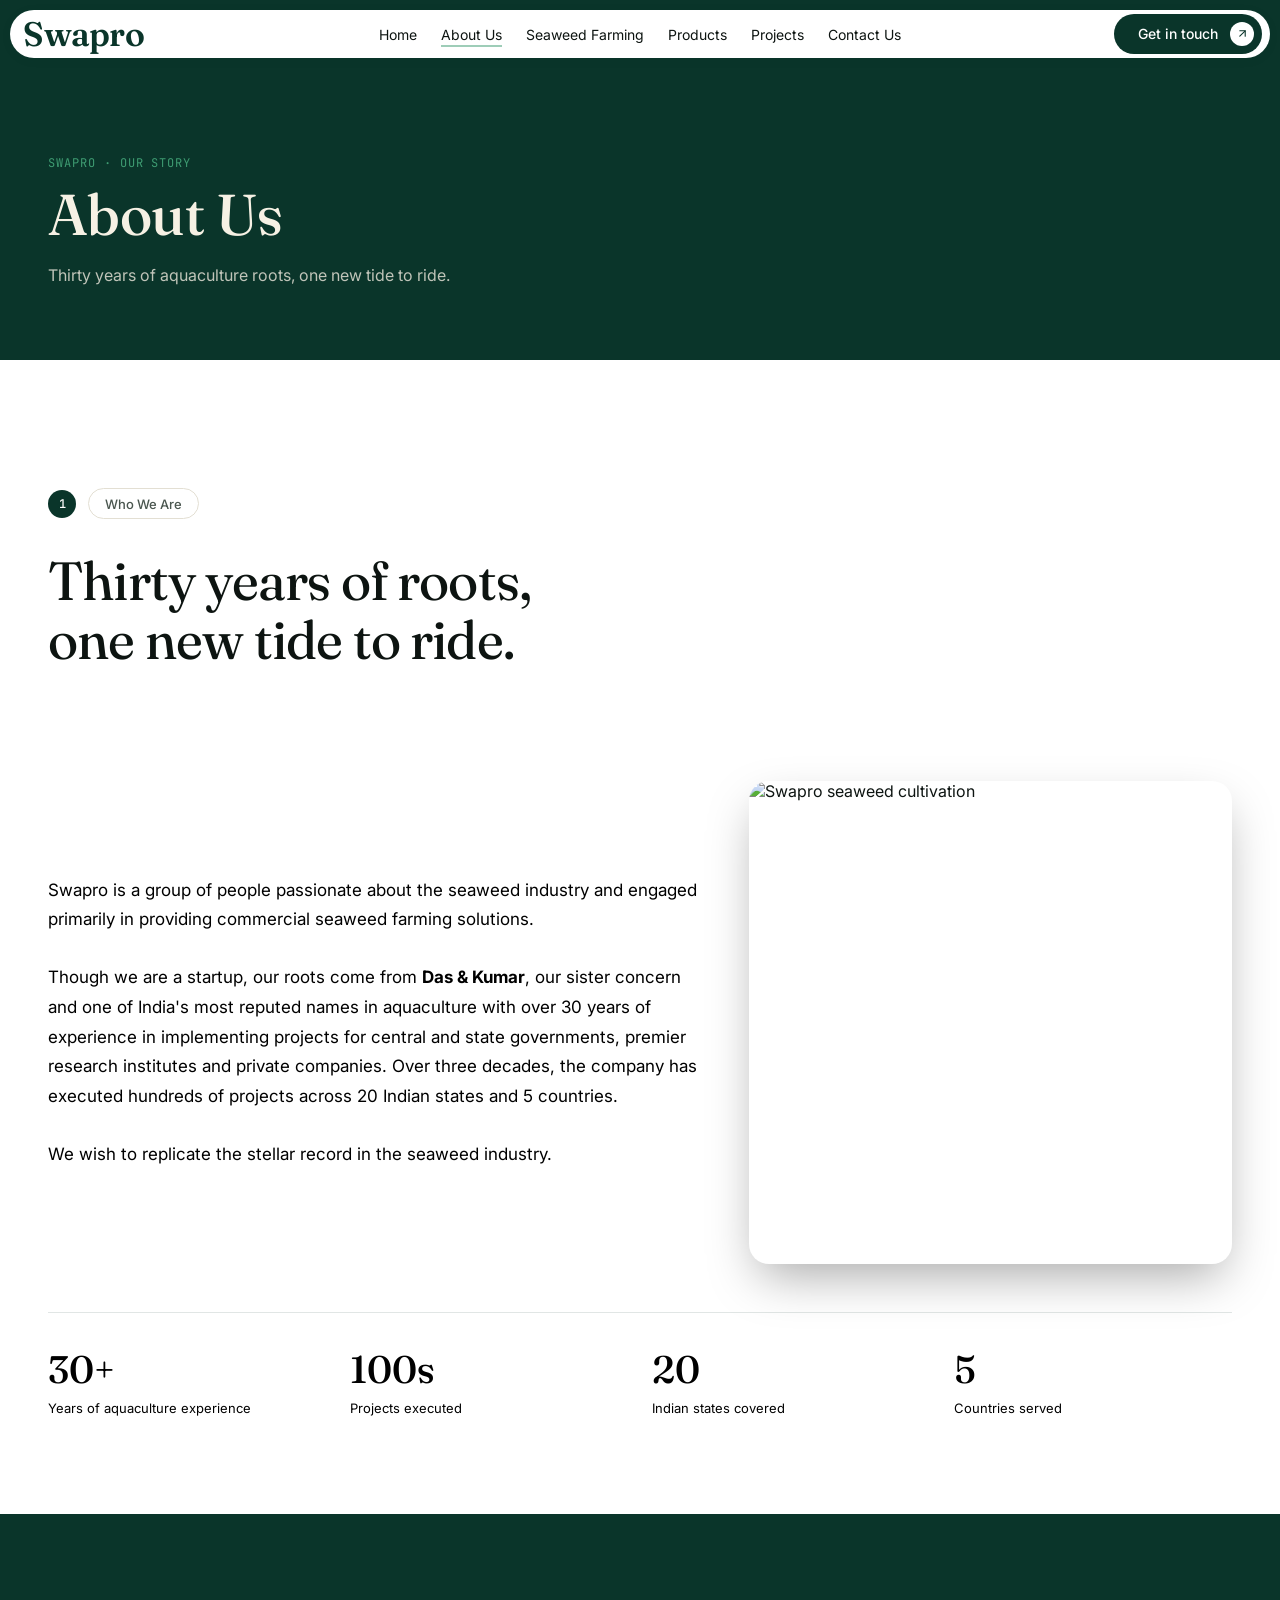
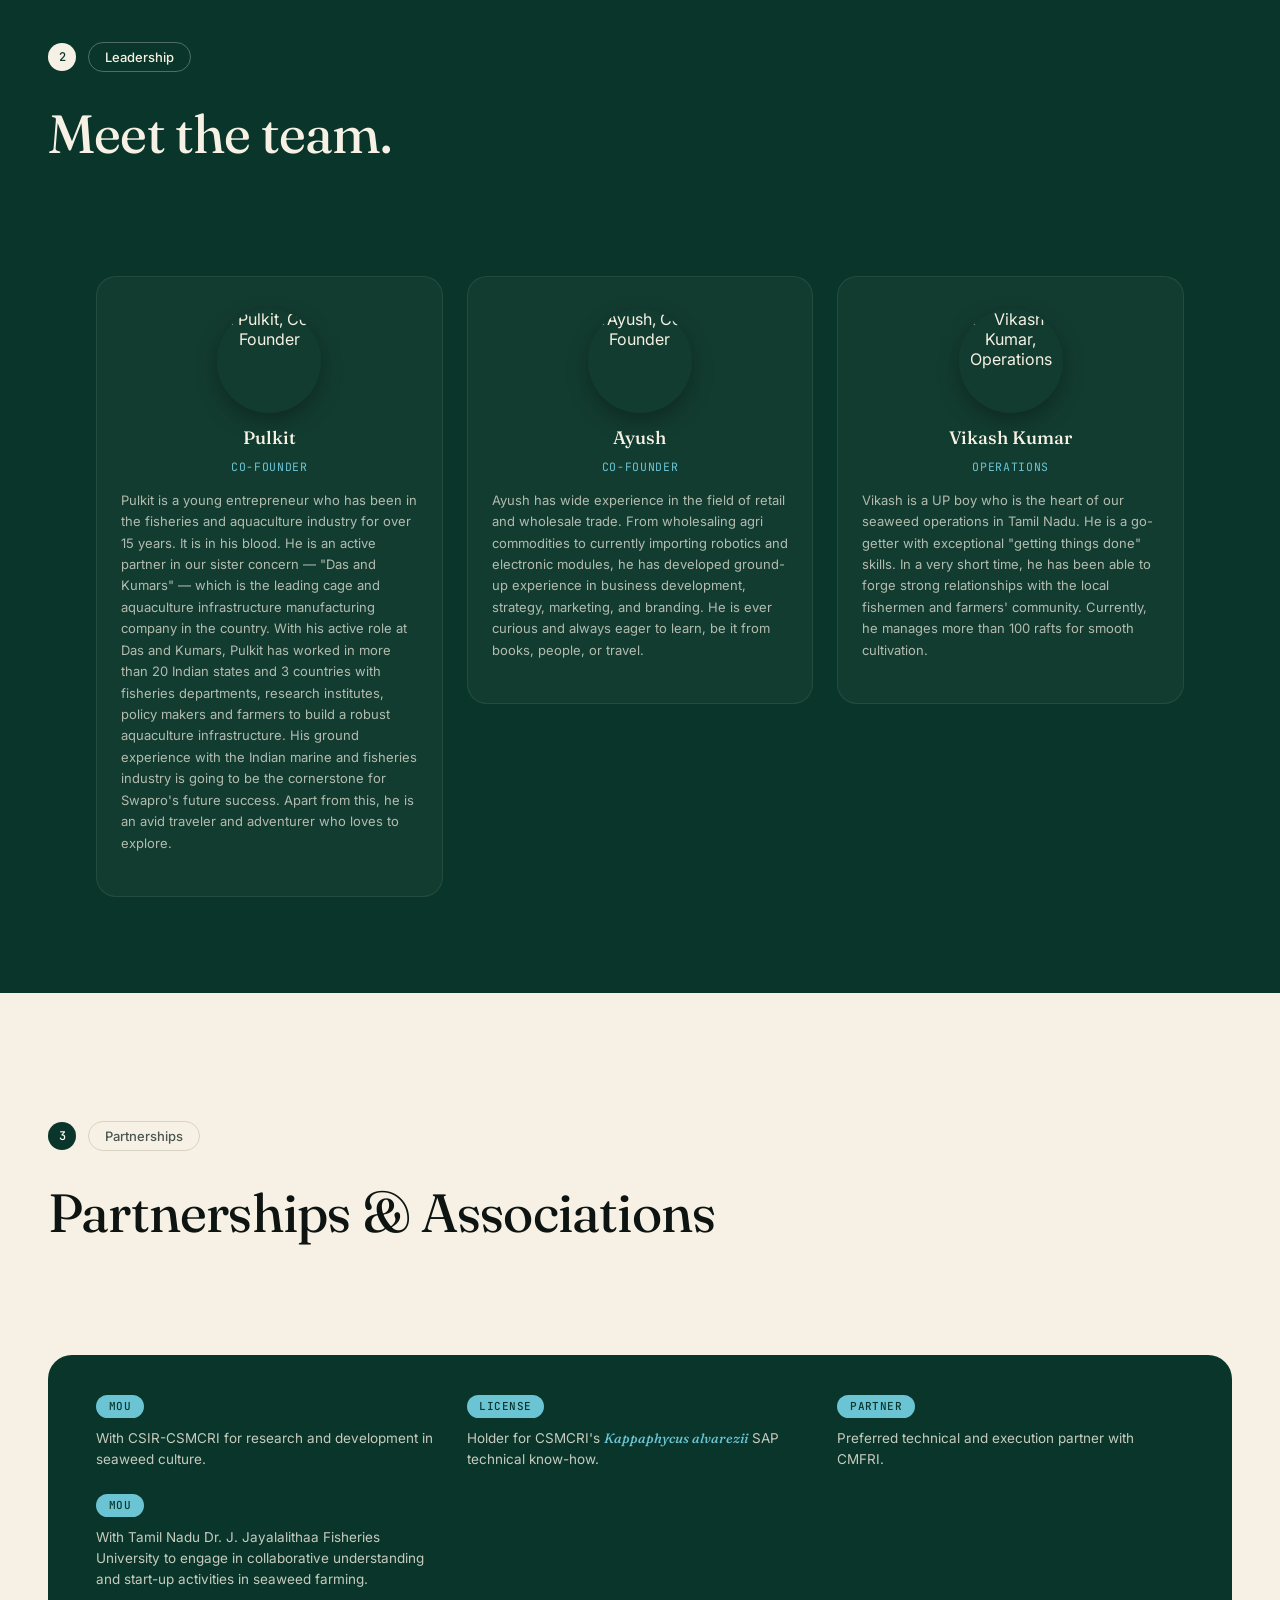
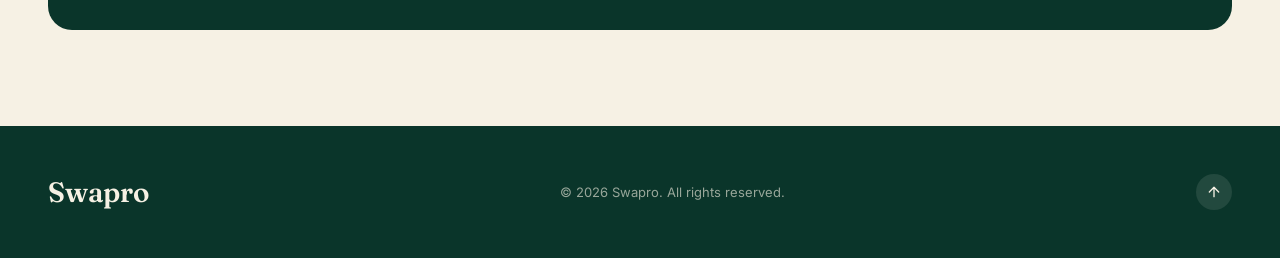
==== commit 700111ed: "color fixes" ====
--- a/about.html
+++ b/about.html
@@ -88,21 +88,35 @@
     <h2 class="section-heading">Thirty years of roots,<br class="br-desktop"/><span class="sp-mobile"> </span>one new tide to ride.</h2>
     <div class="about-layout">
       <div class="about-grid">
-        <p class="about-paragraph">Swapro is a group of people passionate about the seaweed industry and engaged primarily in providing commercial seaweed farming solutions.</p>
-        <p class="about-paragraph">Though we are a startup, our roots come from <strong>Das &amp; Kumar</strong>, our sister concern and one of India's most reputed names in aquaculture with over 30 years of experience in implementing projects for central and state governments, premier research institutes and private companies. Over three decades, the company has executed hundreds of projects across 20 Indian states and 5 countries.</p>
-        <p class="about-paragraph">We wish to replicate the stellar record in the seaweed industry.</p>
-      </div>
+  <p class="about-paragraph" style="color: black !important;">Swapro is a group of people passionate about the seaweed industry and engaged primarily in providing commercial seaweed farming solutions.</p>
+  <p class="about-paragraph" style="color: black !important;">Though we are a startup, our roots come from <strong>Das &amp; Kumar</strong>, our sister concern and one of India's most reputed names in aquaculture with over 30 years of experience in implementing projects for central and state governments, premier research institutes and private companies. Over three decades, the company has executed hundreds of projects across 20 Indian states and 5 countries.</p>
+  <p class="about-paragraph" style="color: black !important;">We wish to replicate the stellar record in the seaweed industry.</p>
+</div>
       <div class="about-photo-frame">
         <img src="https://res.cloudinary.com/dajekho84/image/upload/v1782187886/IMG-20260620-WA0026_rd0mjt.jpg" alt="Swapro seaweed cultivation" />
       </div>
     </div>
 
     <div class="heritage-strip">
-      <div class="heritage-stat"><p class="heritage-num">30+</p><p class="heritage-label">Years of aquaculture experience</p></div>
-      <div class="heritage-stat"><p class="heritage-num">100s</p><p class="heritage-label">Projects executed</p></div>
-      <div class="heritage-stat"><p class="heritage-num">20</p><p class="heritage-label">Indian states covered</p></div>
-      <div class="heritage-stat"><p class="heritage-num">5</p><p class="heritage-label">Countries served</p></div>
-    </div>
+     <div class="heritage-stat">
+  <p class="heritage-num" style="color: black !important;">30+</p>
+  <p class="heritage-label" style="color: black !important;">Years of aquaculture experience</p>
+</div>
+
+<div class="heritage-stat">
+  <p class="heritage-num" style="color: black !important;">100s</p>
+  <p class="heritage-label" style="color: black !important;">Projects executed</p>
+</div>
+
+<div class="heritage-stat">
+  <p class="heritage-num" style="color: black !important;">20</p>
+  <p class="heritage-label" style="color: black !important;">Indian states covered</p>
+</div>
+
+<div class="heritage-stat">
+  <p class="heritage-num" style="color: black !important;">5</p>
+  <p class="heritage-label" style="color: black !important;">Countries served</p>
+</div>
   </div>
 </section>
 
--- a/assets/style.css
+++ b/assets/style.css
@@ -981,7 +981,7 @@
 @media(min-width:980px){.about-layout{grid-template-columns:1.15fr 0.85fr;gap:3rem;}}
 
 .about-grid{display:flex;flex-direction:column;align-items:flex-start;gap:1.75rem;max-width:46rem;}
-.about-paragraph{font-size:16px;line-height:1.75;color:#1a1a1a;}
+.about-paragraph{font-size:16px;line-height:1.75;color:#fffdfd;}
 @media(min-width:640px){.about-paragraph{font-size:17px;}}
 
 .about-photo-frame{
@@ -1664,7 +1664,7 @@
   margin-bottom:0.4rem;
   font-variant-numeric:tabular-nums;
 }
-.heritage-label{font-size:13px;color:rgba(26,26,26,0.62);line-height:1.4;}
+.heritage-label{font-size:13px;color:rgba(255, 243, 243, 0.62);line-height:1.4;}
 
 .founder-grid{
   display:grid;grid-template-columns:repeat(3,1fr);gap:1.5rem;
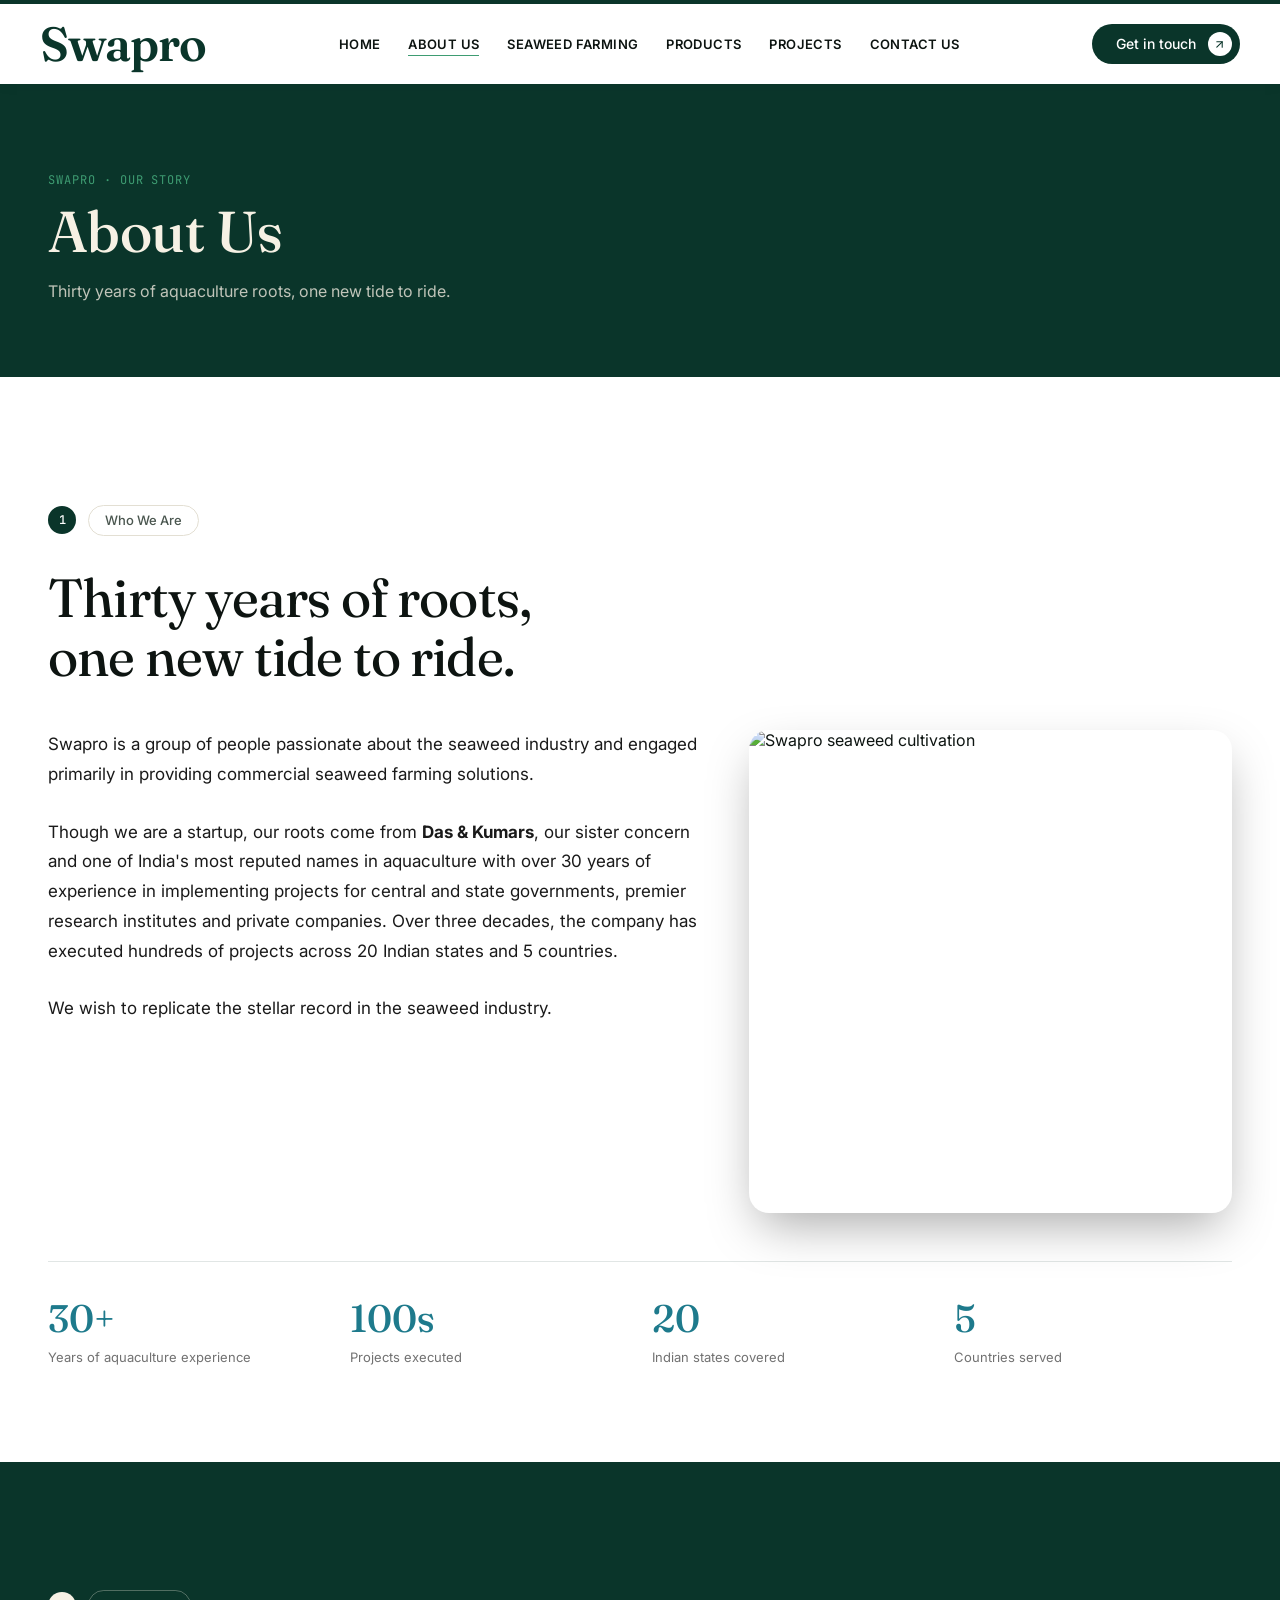
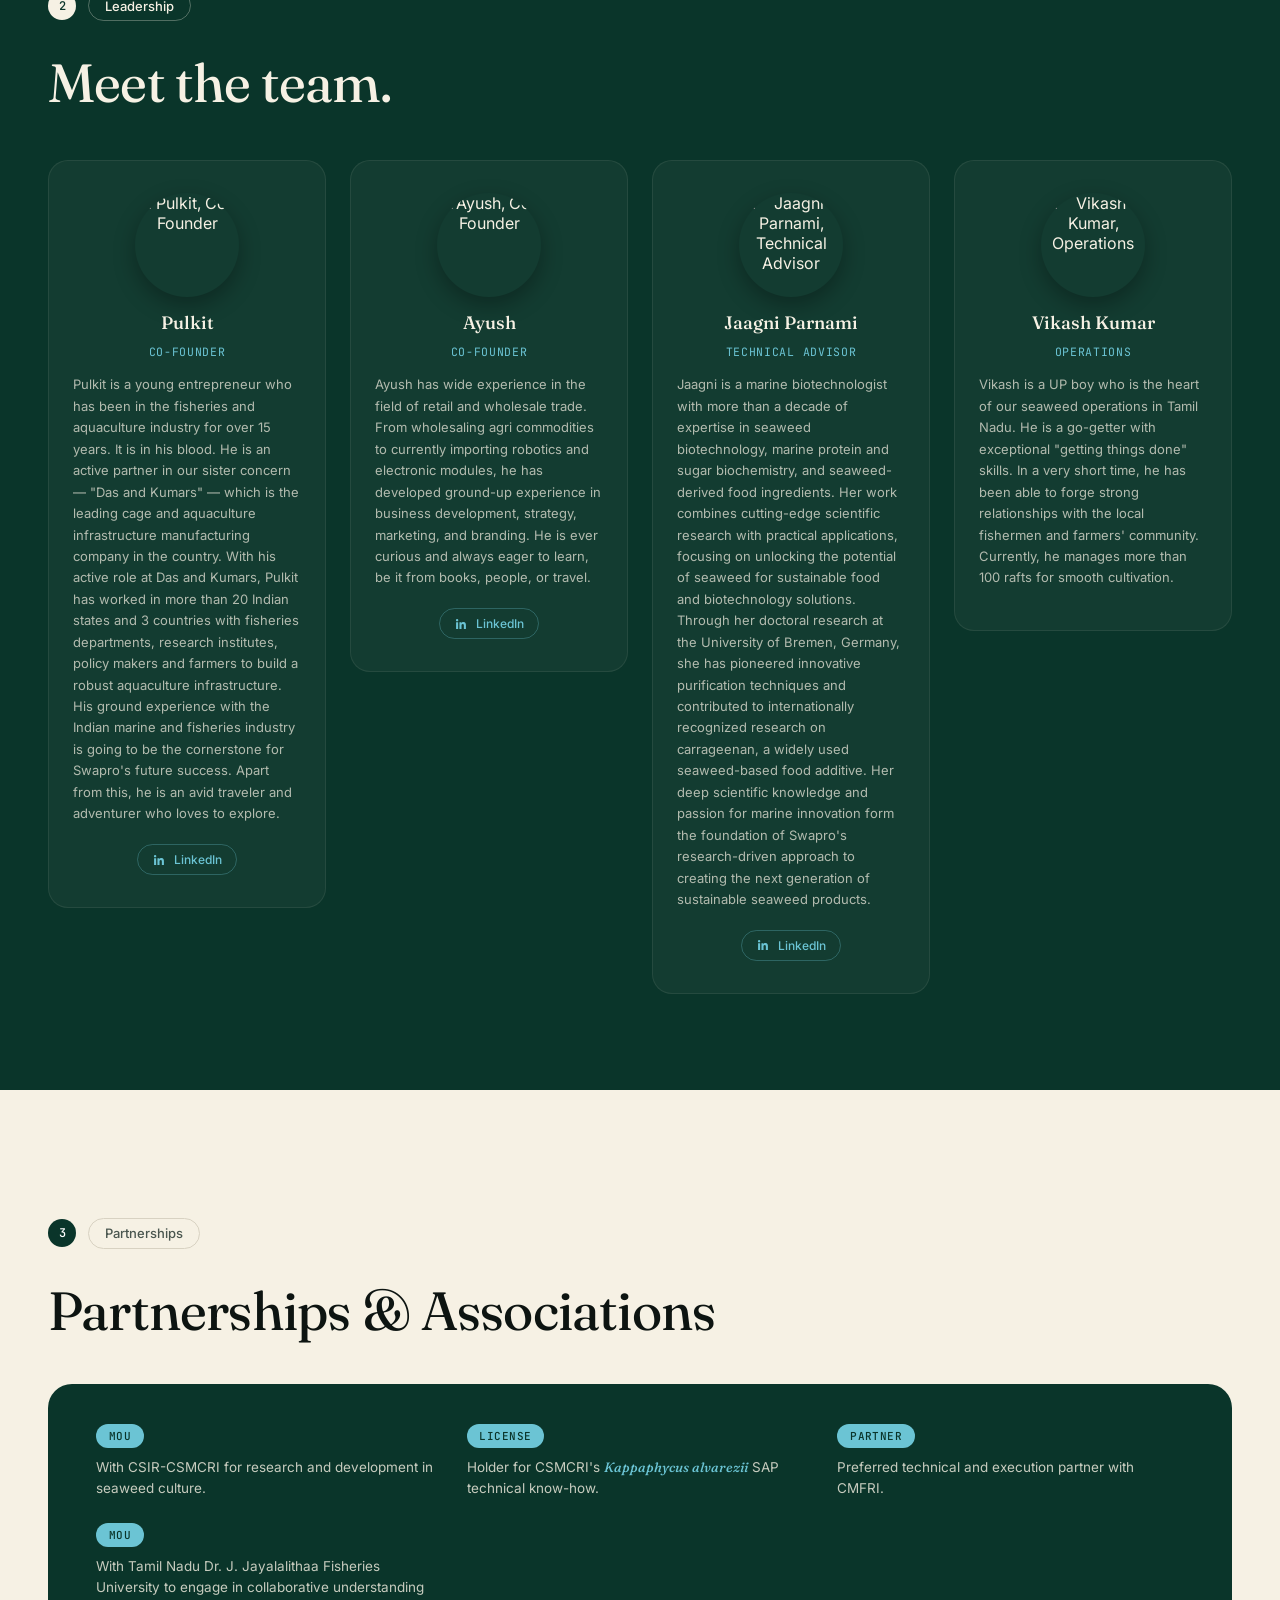
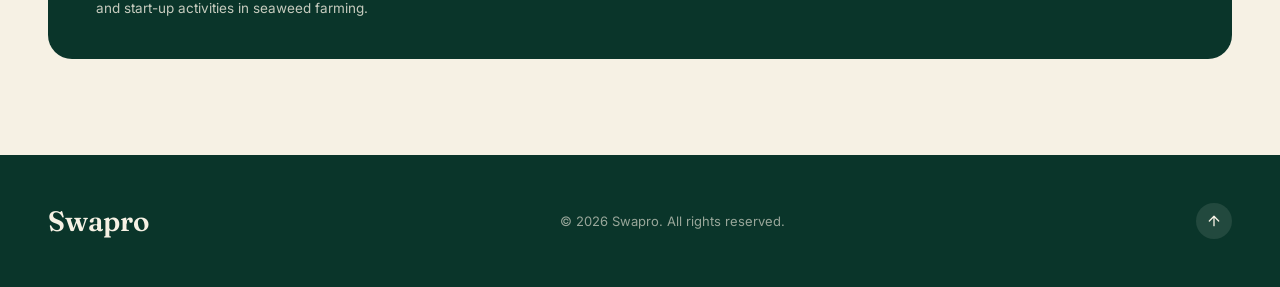
==== commit 4278512b: "fixes" ====
--- a/about.html
+++ b/about.html
@@ -36,14 +36,14 @@
         <div class="logo-mark">
           <img src="https://res.cloudinary.com/dajekho84/image/upload/v1781952631/ChatGPT_Image_Jun_20_2026_04_20_08_PM_fx25of.png" alt="Swapro logo" onerror="this.style.display='none'; this.parentElement.classList.add('logo-fallback'); this.parentElement.textContent='Swapro';" />
         </div>
-        <div class="nav-links">
-          <a href="index.html#home" data-nav>Home</a>
-          <a href="about.html" data-nav class="active">About Us</a>
-          <a href="seaweed-farming.html" data-nav>Seaweed Farming</a>
-          <a href="products.html" data-nav>Products</a>
-          <a href="projects.html" data-nav>Projects</a>
-          <a href="index.html#contact" data-nav>Contact Us</a>
-        </div>
+      </div>
+      <div class="nav-links">
+        <a href="index.html#home" data-nav>Home</a>
+        <a href="about.html" data-nav class="active">About Us</a>
+        <a href="seaweed-farming.html" data-nav>Seaweed Farming</a>
+        <a href="products.html" data-nav>Products</a>
+        <a href="projects.html" data-nav>Projects</a>
+        <a href="index.html#contact" data-nav>Contact Us</a>
       </div>
       <div class="nav-right">
         <a href="index.html#contact" class="btn-roll btn-dark">
@@ -88,35 +88,21 @@
     <h2 class="section-heading">Thirty years of roots,<br class="br-desktop"/><span class="sp-mobile"> </span>one new tide to ride.</h2>
     <div class="about-layout">
       <div class="about-grid">
-  <p class="about-paragraph" style="color: black !important;">Swapro is a group of people passionate about the seaweed industry and engaged primarily in providing commercial seaweed farming solutions.</p>
-  <p class="about-paragraph" style="color: black !important;">Though we are a startup, our roots come from <strong>Das &amp; Kumar</strong>, our sister concern and one of India's most reputed names in aquaculture with over 30 years of experience in implementing projects for central and state governments, premier research institutes and private companies. Over three decades, the company has executed hundreds of projects across 20 Indian states and 5 countries.</p>
-  <p class="about-paragraph" style="color: black !important;">We wish to replicate the stellar record in the seaweed industry.</p>
-</div>
+        <p class="about-paragraph">Swapro is a group of people passionate about the seaweed industry and engaged primarily in providing commercial seaweed farming solutions.</p>
+        <p class="about-paragraph">Though we are a startup, our roots come from <strong>Das &amp; Kumars</strong>, our sister concern and one of India's most reputed names in aquaculture with over 30 years of experience in implementing projects for central and state governments, premier research institutes and private companies. Over three decades, the company has executed hundreds of projects across 20 Indian states and 5 countries.</p>
+        <p class="about-paragraph">We wish to replicate the stellar record in the seaweed industry.</p>
+      </div>
       <div class="about-photo-frame">
         <img src="https://res.cloudinary.com/dajekho84/image/upload/v1782187886/IMG-20260620-WA0026_rd0mjt.jpg" alt="Swapro seaweed cultivation" />
       </div>
     </div>
 
     <div class="heritage-strip">
-     <div class="heritage-stat">
-  <p class="heritage-num" style="color: black !important;">30+</p>
-  <p class="heritage-label" style="color: black !important;">Years of aquaculture experience</p>
-</div>
-
-<div class="heritage-stat">
-  <p class="heritage-num" style="color: black !important;">100s</p>
-  <p class="heritage-label" style="color: black !important;">Projects executed</p>
-</div>
-
-<div class="heritage-stat">
-  <p class="heritage-num" style="color: black !important;">20</p>
-  <p class="heritage-label" style="color: black !important;">Indian states covered</p>
-</div>
-
-<div class="heritage-stat">
-  <p class="heritage-num" style="color: black !important;">5</p>
-  <p class="heritage-label" style="color: black !important;">Countries served</p>
-</div>
+      <div class="heritage-stat"><p class="heritage-num">30+</p><p class="heritage-label">Years of aquaculture experience</p></div>
+      <div class="heritage-stat"><p class="heritage-num">100s</p><p class="heritage-label">Projects executed</p></div>
+      <div class="heritage-stat"><p class="heritage-num">20</p><p class="heritage-label">Indian states covered</p></div>
+      <div class="heritage-stat"><p class="heritage-num">5</p><p class="heritage-label">Countries served</p></div>
+    </div>
   </div>
 </section>
 
@@ -133,6 +119,10 @@
         <p class="founder-name">Pulkit</p>
         <p class="founder-role">Co-Founder</p>
         <p class="founder-bio">Pulkit is a young entrepreneur who has been in the fisheries and aquaculture industry for over 15 years. It is in his blood. He is an active partner in our sister concern — "Das and Kumars" — which is the leading cage and aquaculture infrastructure manufacturing company in the country. With his active role at Das and Kumars, Pulkit has worked in more than 20 Indian states and 3 countries with fisheries departments, research institutes, policy makers and farmers to build a robust aquaculture infrastructure. His ground experience with the Indian marine and fisheries industry is going to be the cornerstone for Swapro's future success. Apart from this, he is an avid traveler and adventurer who loves to explore.</p>
+        <a href="https://www.linkedin.com/in/pulkit-agarwal-63a76916/" target="_blank" rel="noopener" class="founder-link" aria-label="Pulkit on LinkedIn">
+          <svg viewBox="0 0 24 24" fill="currentColor"><path d="M20.45 20.45h-3.56v-5.57c0-1.33-.02-3.04-1.85-3.04-1.85 0-2.14 1.45-2.14 2.94v5.67H9.34V9h3.41v1.56h.05c.48-.9 1.64-1.85 3.37-1.85 3.6 0 4.27 2.37 4.27 5.45v6.29zM5.34 7.43a2.06 2.06 0 1 1 0-4.12 2.06 2.06 0 0 1 0 4.12zM7.12 20.45H3.56V9h3.56v11.45z"/></svg>
+          <span>LinkedIn</span>
+        </a>
       </div>
       <div class="founder-card reveal-up">
         <div class="founder-avatar">
@@ -141,6 +131,22 @@
         <p class="founder-name">Ayush</p>
         <p class="founder-role">Co-Founder</p>
         <p class="founder-bio">Ayush has wide experience in the field of retail and wholesale trade. From wholesaling agri commodities to currently importing robotics and electronic modules, he has developed ground-up experience in business development, strategy, marketing, and branding. He is ever curious and always eager to learn, be it from books, people, or travel.</p>
+        <a href="https://www.linkedin.com/in/ayush-jain-swapro-sunrise/" target="_blank" rel="noopener" class="founder-link" aria-label="Ayush on LinkedIn">
+          <svg viewBox="0 0 24 24" fill="currentColor"><path d="M20.45 20.45h-3.56v-5.57c0-1.33-.02-3.04-1.85-3.04-1.85 0-2.14 1.45-2.14 2.94v5.67H9.34V9h3.41v1.56h.05c.48-.9 1.64-1.85 3.37-1.85 3.6 0 4.27 2.37 4.27 5.45v6.29zM5.34 7.43a2.06 2.06 0 1 1 0-4.12 2.06 2.06 0 0 1 0 4.12zM7.12 20.45H3.56V9h3.56v11.45z"/></svg>
+          <span>LinkedIn</span>
+        </a>
+      </div>
+      <div class="founder-card reveal-up">
+        <div class="founder-avatar">
+          <img src="https://res.cloudinary.com/dsr1agyxd/image/upload/v1782542584/JaagniPic_snpcxx.jpg" alt="Jaagni Parnami, Technical Advisor" />
+        </div>
+        <p class="founder-name">Jaagni Parnami</p>
+        <p class="founder-role">Technical Advisor</p>
+        <p class="founder-bio">Jaagni is a marine biotechnologist with more than a decade of expertise in seaweed biotechnology, marine protein and sugar biochemistry, and seaweed-derived food ingredients. Her work combines cutting-edge scientific research with practical applications, focusing on unlocking the potential of seaweed for sustainable food and biotechnology solutions. Through her doctoral research at the University of Bremen, Germany, she has pioneered innovative purification techniques and contributed to internationally recognized research on carrageenan, a widely used seaweed-based food additive. Her deep scientific knowledge and passion for marine innovation form the foundation of Swapro's research-driven approach to creating the next generation of sustainable seaweed products.</p>
+        <a href="https://www.linkedin.com/in/jaagni-parnami/" target="_blank" rel="noopener" class="founder-link" aria-label="Jaagni Parnami on LinkedIn">
+          <svg viewBox="0 0 24 24" fill="currentColor"><path d="M20.45 20.45h-3.56v-5.57c0-1.33-.02-3.04-1.85-3.04-1.85 0-2.14 1.45-2.14 2.94v5.67H9.34V9h3.41v1.56h.05c.48-.9 1.64-1.85 3.37-1.85 3.6 0 4.27 2.37 4.27 5.45v6.29zM5.34 7.43a2.06 2.06 0 1 1 0-4.12 2.06 2.06 0 0 1 0 4.12zM7.12 20.45H3.56V9h3.56v11.45z"/></svg>
+          <span>LinkedIn</span>
+        </a>
       </div>
       <div class="founder-card reveal-up">
         <div class="founder-avatar">
--- a/assets/style.css
+++ b/assets/style.css
@@ -61,25 +61,6 @@
 #scroll-progress-bar{height:100%;width:0%;background:linear-gradient(90deg,var(--seafoam),var(--accent));transition:width 0.1s linear;}
 
 /* ===========================================================
-   CURSOR DOT (desktop ambient accent)
-=========================================================== */
-.cursor-dot{
-  position:fixed;top:0;left:0;
-  width:10px;height:10px;
-  border-radius:50%;
-  background:var(--accent);
-  pointer-events:none;
-  z-index:99;
-  transform:translate(-50%,-50%);
-  opacity:0;
-  transition:opacity 0.3s, width 0.25s var(--ease-out), height 0.25s var(--ease-out), background 0.25s;
-  mix-blend-mode:normal;
-}
-.cursor-dot.active{opacity:0.85;}
-.cursor-dot.cursor-grow{width:38px;height:38px;background:rgba(30,122,140,0.18);border:1.5px solid var(--accent);}
-@media(max-width:1023px){.cursor-dot{display:none;}}
-
-/* ===========================================================
    SCROLL REVEAL
 =========================================================== */
 .reveal-up{
@@ -167,52 +148,50 @@
 }
 
 /* NAV */
-.nav-wrap{padding:0.5rem;}
-@media(min-width:640px){.nav-wrap{padding:0.6rem;}}
+.nav-wrap{padding:0;}
 .navbar{
-  max-width:1440px;
-  margin:0 auto;
+  max-width:100%;
+  margin:0;
   background:var(--white);
-  border-radius:9999px;
-  padding:4px;
+  border-radius:0;
+  padding:0.85rem 1.5rem;
   display:flex;
   align-items:center;
   justify-content:space-between;
   position:relative;
+  border-top:4px solid var(--kelp-deep);
   box-shadow:0 2px 10px rgba(10,53,42,0.08);
   transition:box-shadow 0.3s, transform 0.3s;
 }
+@media(min-width:640px){.navbar{padding:1rem 2.5rem;}}
 .navbar.scrolled{box-shadow:0 6px 24px rgba(10,53,42,0.14);}
-.nav-left{display:flex;align-items:center;gap:1.5rem;padding-left:0.6rem;}
+.nav-left{display:flex;align-items:center;gap:1.5rem;}
 .logo-mark{
   display:flex;align-items:center;
   flex-shrink:0;
 }
 .logo-mark img{
   display:block;
-  height:4.25rem;width:auto;
+  height:6.5rem;width:auto;
   object-fit:contain;
 }
 .logo-mark.logo-fallback{
   font-family:'Fraunces',serif;
-  font-size:30px;font-weight:600;letter-spacing:-0.02em;
+  font-size:40px;font-weight:600;letter-spacing:-0.02em;
   color:var(--kelp-deep);
   line-height:1;
 }
 @media(min-width:640px){
-  .logo-mark img{height:4.85rem;}
-  .logo-mark.logo-fallback{font-size:34px;}
-}
-.nav-links{display:none;align-items:center;gap:1.5rem;}
+  .logo-mark img{height:8rem;}
+  .logo-mark.logo-fallback{font-size:48px;}
+}
+.nav-links{display:none;align-items:center;gap:1.75rem;}
 @media(min-width:1180px){
   .nav-links{
     display:flex;
-    position:absolute;
-    left:50%;top:50%;
-    transform:translate(-50%,-50%);
   }
 }
-.nav-links a{font-size:14px;color:var(--ink);transition:color 0.3s;position:relative;}
+.nav-links a{font-size:13px;font-weight:600;letter-spacing:0.03em;text-transform:uppercase;color:var(--ink);transition:color 0.3s;position:relative;}
 .nav-links a::after{
   content:'';position:absolute;left:0;bottom:-4px;width:0;height:1px;background:var(--accent);
   transition:width 0.3s var(--ease-out);
@@ -220,7 +199,7 @@
 .nav-links a:hover{color:var(--ink-soft);}
 .nav-links a:hover::after{width:100%;}
 .nav-links a.active::after{width:100%;background:var(--seafoam);}
-.nav-right{display:none;align-items:center;gap:1.25rem;padding-right:0.25rem;}
+.nav-right{display:none;align-items:center;gap:1.25rem;}
 @media(min-width:1180px){.nav-right{display:flex;}}
 .nav-status{font-size:13px;color:var(--ink-soft);display:none;}
 @media(min-width:1024px){.nav-status{display:inline;}}
@@ -338,45 +317,6 @@
 @media(min-width:640px){.hero-content{padding:0 2rem 4rem;}}
 @media(min-width:1024px){.hero-content{padding:0 3rem 5rem;}}
 
-.hero-logo{
-  display:inline-flex;align-items:center;
-  margin-bottom:1.5rem;
-  padding:0.5rem 0.9rem;
-  border-radius:9999px;
-  background:rgba(255,255,255,0.92);
-  backdrop-filter:blur(10px) saturate(140%);
-  -webkit-backdrop-filter:blur(10px) saturate(140%);
-  box-shadow:0 4px 24px rgba(10,53,42,0.18);
-  transition:background 0.3s, box-shadow 0.3s, transform 0.3s var(--ease-out);
-  animation:heroLogoGlow 4s ease-in-out infinite, heroLogoPop 0.7s cubic-bezier(0.34,1.56,0.64,1) 0.15s backwards;
-}
-.hero-logo:hover{
-  transform:scale(1.04);
-  background:rgba(255,255,255,1);
-}
-@keyframes heroLogoGlow{
-  0%,100%{box-shadow:0 4px 24px rgba(10,53,42,0.18);}
-  50%{box-shadow:0 4px 28px rgba(10,53,42,0.18), 0 0 0 6px rgba(255,255,255,0.25);}
-}
-@keyframes heroLogoPop{
-  0%{transform:scale(0.7);}
-  60%{transform:scale(1.06);}
-  100%{transform:scale(1);}
-}
-.hero-logo img{
-  display:block;
-  height:5.5rem;width:auto;
-  object-fit:contain;
-  transition:transform 0.4s var(--ease-out);
-}
-.hero-logo:hover img{transform:scale(1.05);}
-.hero-logo.logo-fallback{
-  font-family:'Fraunces',serif;
-  font-size:34px;font-weight:600;
-  color:var(--kelp-deep);
-}
-@media(min-width:640px){.hero-logo img{height:6.5rem;} .hero-logo{margin-bottom:2rem;padding:0.6rem 1.1rem;} .hero-logo.logo-fallback{font-size:40px;}}
-@media(min-width:1024px){.hero-logo img{height:7.25rem;}}
 
 .hero-eyebrow{
   font-family:'JetBrains Mono',monospace;
@@ -427,18 +367,18 @@
   transition:opacity 0.7s var(--ease-out), transform 0.7s var(--ease-out);
 }
 .hero-headline-slide h1{
-  font-family:'Fraunces',serif;
+  font-family:'Baloo 2','Fraunces',serif;
   font-size:clamp(2rem,7.5vw,4.6rem);
-  font-weight:420;
-  line-height:1.06;
-  letter-spacing:-0.02em;
-  color:var(--ink);
+  font-weight:700;
+  line-height:1.12;
+  letter-spacing:-0.01em;
+  color:#fff;
   max-width:52rem;
   margin:0;
-  text-shadow:0 2px 24px rgba(246,241,228,0.55), 0 1px 3px rgba(246,241,228,0.6);
+  text-shadow:0 2px 18px rgba(10,53,42,0.35), 0 1px 3px rgba(10,53,42,0.4);
 }
 @media(min-width:640px){.hero-headline-slide h1{font-size:clamp(2.6rem,5.2vw,4.6rem);}}
-.hero-headline-slide em{color:var(--accent);font-style:italic;}
+.hero-headline-slide em{color:var(--seafoam);font-style:normal;font-weight:800;}
 
 .hero-rotator-dots{
   display:flex;align-items:center;gap:0.5rem;
@@ -585,10 +525,10 @@
   line-height:1.1;
   letter-spacing:-0.015em;
   color:var(--ink);
-  margin-bottom:3rem;
-}
-@media(min-width:640px){.section-heading{margin-bottom:4rem;}}
-@media(min-width:1024px){.section-heading{margin-bottom:7rem;}}
+  margin-bottom:1.75rem;
+}
+@media(min-width:640px){.section-heading{margin-bottom:2.25rem;}}
+@media(min-width:1024px){.section-heading{margin-bottom:2.75rem;}}
 .heading-on-dark{color:var(--sand);}
 
 /* ===========================================================
@@ -597,7 +537,7 @@
 .fuss-grid{
   display:grid;grid-template-columns:1fr;gap:2.5rem;
   margin-bottom:3.5rem;
-  align-items:center;
+  align-items:start;
 }
 @media(min-width:900px){.fuss-grid{grid-template-columns:1.1fr 0.9fr;gap:3rem;}}
 .fuss-stack{display:flex;flex-direction:column;align-items:flex-start;gap:1.75rem;max-width:36rem;}
@@ -605,6 +545,16 @@
   font-size:16px;line-height:1.7;font-weight:400;color:var(--ink);
 }
 @media(min-width:640px){.fuss-paragraph{font-size:18px;}}
+.fuss-list{
+  display:flex;flex-direction:column;gap:0.5rem;
+  margin:-0.5rem 0 0;
+  padding-left:1.3rem;
+}
+.fuss-list li{
+  font-size:16px;line-height:1.6;color:var(--ink);
+}
+.fuss-list li::marker{color:var(--accent);}
+@media(min-width:640px){.fuss-list li{font-size:18px;}}
 .fuss-photo{
   border-radius:1.25rem;overflow:hidden;
   aspect-ratio:4/3;
@@ -822,7 +772,7 @@
 =========================================================== */
 .cultivation-grid{
   display:grid;grid-template-columns:1fr;gap:2.5rem;
-  align-items:center;
+  align-items:start;
   margin-bottom:0;
 }
 @media(min-width:900px){.cultivation-grid{grid-template-columns:1.15fr 0.85fr;gap:3rem;}}
@@ -976,13 +926,15 @@
 
 .about-layout{
   display:grid;grid-template-columns:1fr;gap:2.5rem;
-  align-items:center;
+  align-items:start;
 }
 @media(min-width:980px){.about-layout{grid-template-columns:1.15fr 0.85fr;gap:3rem;}}
 
 .about-grid{display:flex;flex-direction:column;align-items:flex-start;gap:1.75rem;max-width:46rem;}
-.about-paragraph{font-size:16px;line-height:1.75;color:#fffdfd;}
+.about-paragraph{font-size:16px;line-height:1.75;}
 @media(min-width:640px){.about-paragraph{font-size:17px;}}
+.section-dark .about-paragraph{color:rgba(246,241,228,0.85);}
+.section-white .about-paragraph{color:#1a1a1a;}
 
 .about-photo-frame{
   border-radius:1.25rem;
@@ -1151,6 +1103,7 @@
 }
 @media(min-width:640px){.contact-form-panel{padding:2rem;}}
 .contact-form{display:flex;flex-direction:column;gap:1.25rem;width:100%;}
+.contact-form-email-note{font-size:13.5px;color:var(--ink-soft);margin:0;padding-bottom:0.25rem;border-bottom:1px solid rgba(10,53,42,0.1);}
 .form-row{display:flex;flex-direction:column;gap:1.25rem;}
 @media(min-width:640px){.form-row{flex-direction:row;gap:1.25rem;}}
 .form-row .form-field{flex:1;}
@@ -1220,6 +1173,9 @@
   color:var(--accent);font-weight:500;margin-bottom:0.5rem;
 }
 .contact-info-text{font-size:14px;line-height:1.6;color:var(--ink-soft);}
+.contact-info-text + .contact-info-text{margin-top:0.6rem;}
+.contact-info-link{color:var(--accent);font-weight:600;text-decoration:underline;text-decoration-color:rgba(30,122,140,0.3);transition:color 0.25s, text-decoration-color 0.25s;}
+.contact-info-link:hover{color:var(--kelp-deep);text-decoration-color:var(--kelp-deep);}
 
 @media (prefers-reduced-motion: reduce){
   .ci-kelp-strand path{animation:none;}
@@ -1654,25 +1610,30 @@
   display:grid;grid-template-columns:repeat(2,1fr);gap:1.5rem;
   margin-top:3rem;
   padding-top:2rem;
-  border-top:1px solid rgba(10,53,42,0.12);
 }
 @media(min-width:640px){.heritage-strip{grid-template-columns:repeat(4,1fr);}}
+.section-white .heritage-strip{border-top:1px solid rgba(10,53,42,0.12);}
+.section-dark .heritage-strip{border-top:1px solid rgba(246,241,228,0.15);}
 .heritage-num{
   font-family:'Fraunces',serif;
   font-size:clamp(1.8rem,3.2vw,2.4rem);
-  font-weight:500;color:var(--accent);
+  font-weight:500;
   margin-bottom:0.4rem;
   font-variant-numeric:tabular-nums;
 }
-.heritage-label{font-size:13px;color:rgba(255, 243, 243, 0.62);line-height:1.4;}
+.section-white .heritage-num{color:var(--accent);}
+.section-dark .heritage-num{color:var(--accent-soft);}
+.section-white .heritage-label{color:rgba(26,26,26,0.62);}
+.section-dark .heritage-label{color:rgba(246,241,228,0.65);}
+.heritage-label{font-size:13px;line-height:1.4;}
 
 .founder-grid{
-  display:grid;grid-template-columns:repeat(3,1fr);gap:1.5rem;
-  margin:3rem auto 0;max-width:68rem;
+  display:grid;grid-template-columns:repeat(4,1fr);gap:1.5rem;
+  margin:3rem auto 0;max-width:84rem;
   justify-content:center;
   align-items:start;
 }
-@media(max-width:980px){.founder-grid{grid-template-columns:repeat(2,1fr);max-width:44rem;}}
+@media(max-width:1180px){.founder-grid{grid-template-columns:repeat(2,1fr);max-width:44rem;}}
 @media(max-width:640px){.founder-grid{grid-template-columns:1fr;max-width:26rem;}}
 .founder-card{
   display:flex;flex-direction:column;align-items:center;gap:0.6rem;
@@ -1695,6 +1656,12 @@
   transition:transform 0.4s var(--ease-out);
 }
 .founder-avatar img{width:100%;height:100%;object-fit:cover;display:block;}
+.founder-avatar-placeholder{
+  display:flex;align-items:center;justify-content:center;
+  background:rgba(246,241,228,0.08);
+  color:rgba(246,241,228,0.45);
+}
+.founder-avatar-placeholder svg{width:2.5rem;height:2.5rem;}
 .founder-card:hover .founder-avatar{transform:scale(1.06);}
 .founder-name{font-family:'Fraunces',serif;font-size:18px;font-weight:500;color:var(--sand);}
 .founder-role{font-size:11.5px;color:var(--accent-soft);font-family:'JetBrains Mono',monospace;letter-spacing:0.06em;text-transform:uppercase;margin-bottom:0.4rem;}
@@ -1765,7 +1732,15 @@
   padding:1.75rem;
   display:flex;flex-direction:column;gap:0.85rem;
   transition:transform 0.35s var(--ease-out), box-shadow 0.35s var(--ease-out);
-}
+  overflow:hidden;
+}
+.project-card-image{
+  margin:-1.75rem -1.75rem 0.25rem;
+  aspect-ratio:16/10;
+  overflow:hidden;
+}
+.project-card-image img{width:100%;height:100%;object-fit:cover;display:block;transition:transform 0.5s var(--ease-out);}
+.project-card:hover .project-card-image img{transform:scale(1.06);}
 .project-card:hover{transform:translateY(-6px);box-shadow:0 18px 40px -10px rgba(10,53,42,0.15);}
 .project-tag{
   font-family:'JetBrains Mono',monospace;
@@ -1859,5 +1834,4 @@
   .line-inner{animation:none;opacity:1;transform:none;}
   .ticker-inner{animation:none;}
   .water-ripple{display:none;}
-}
-
+}
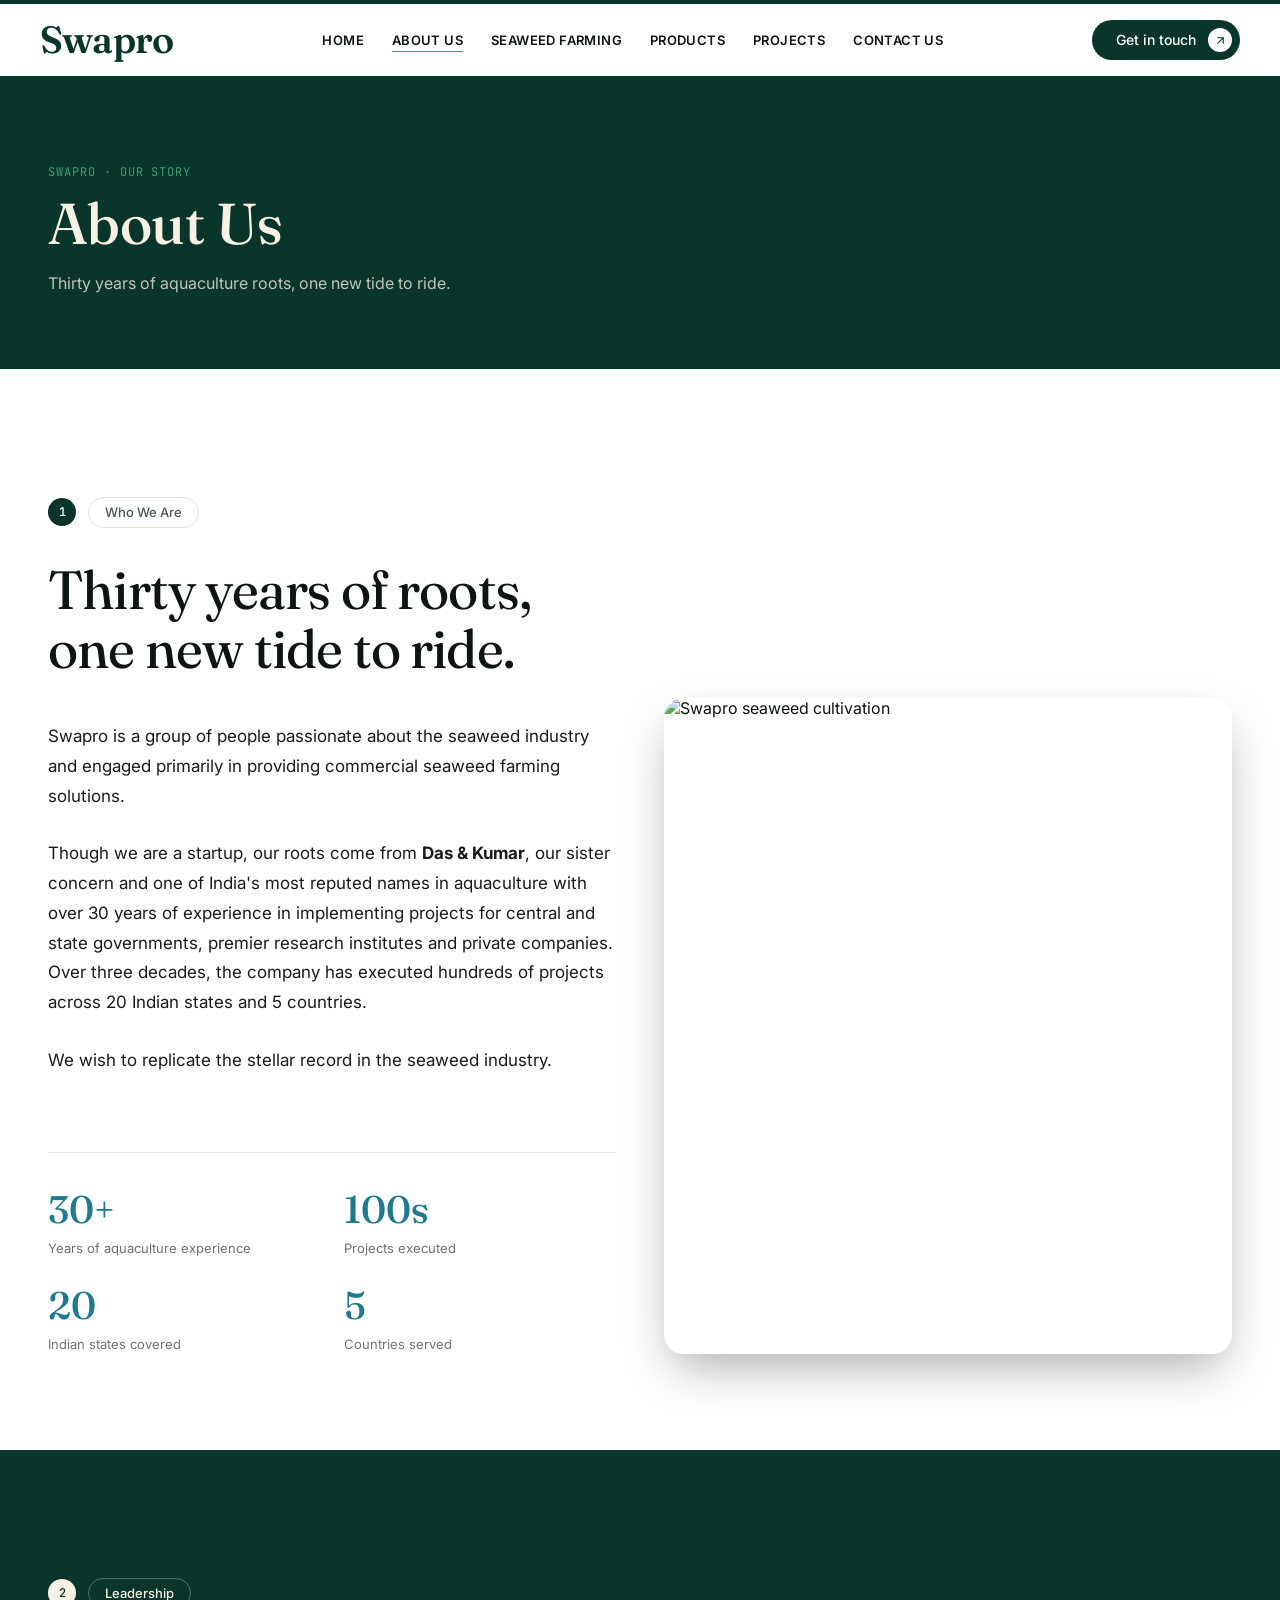
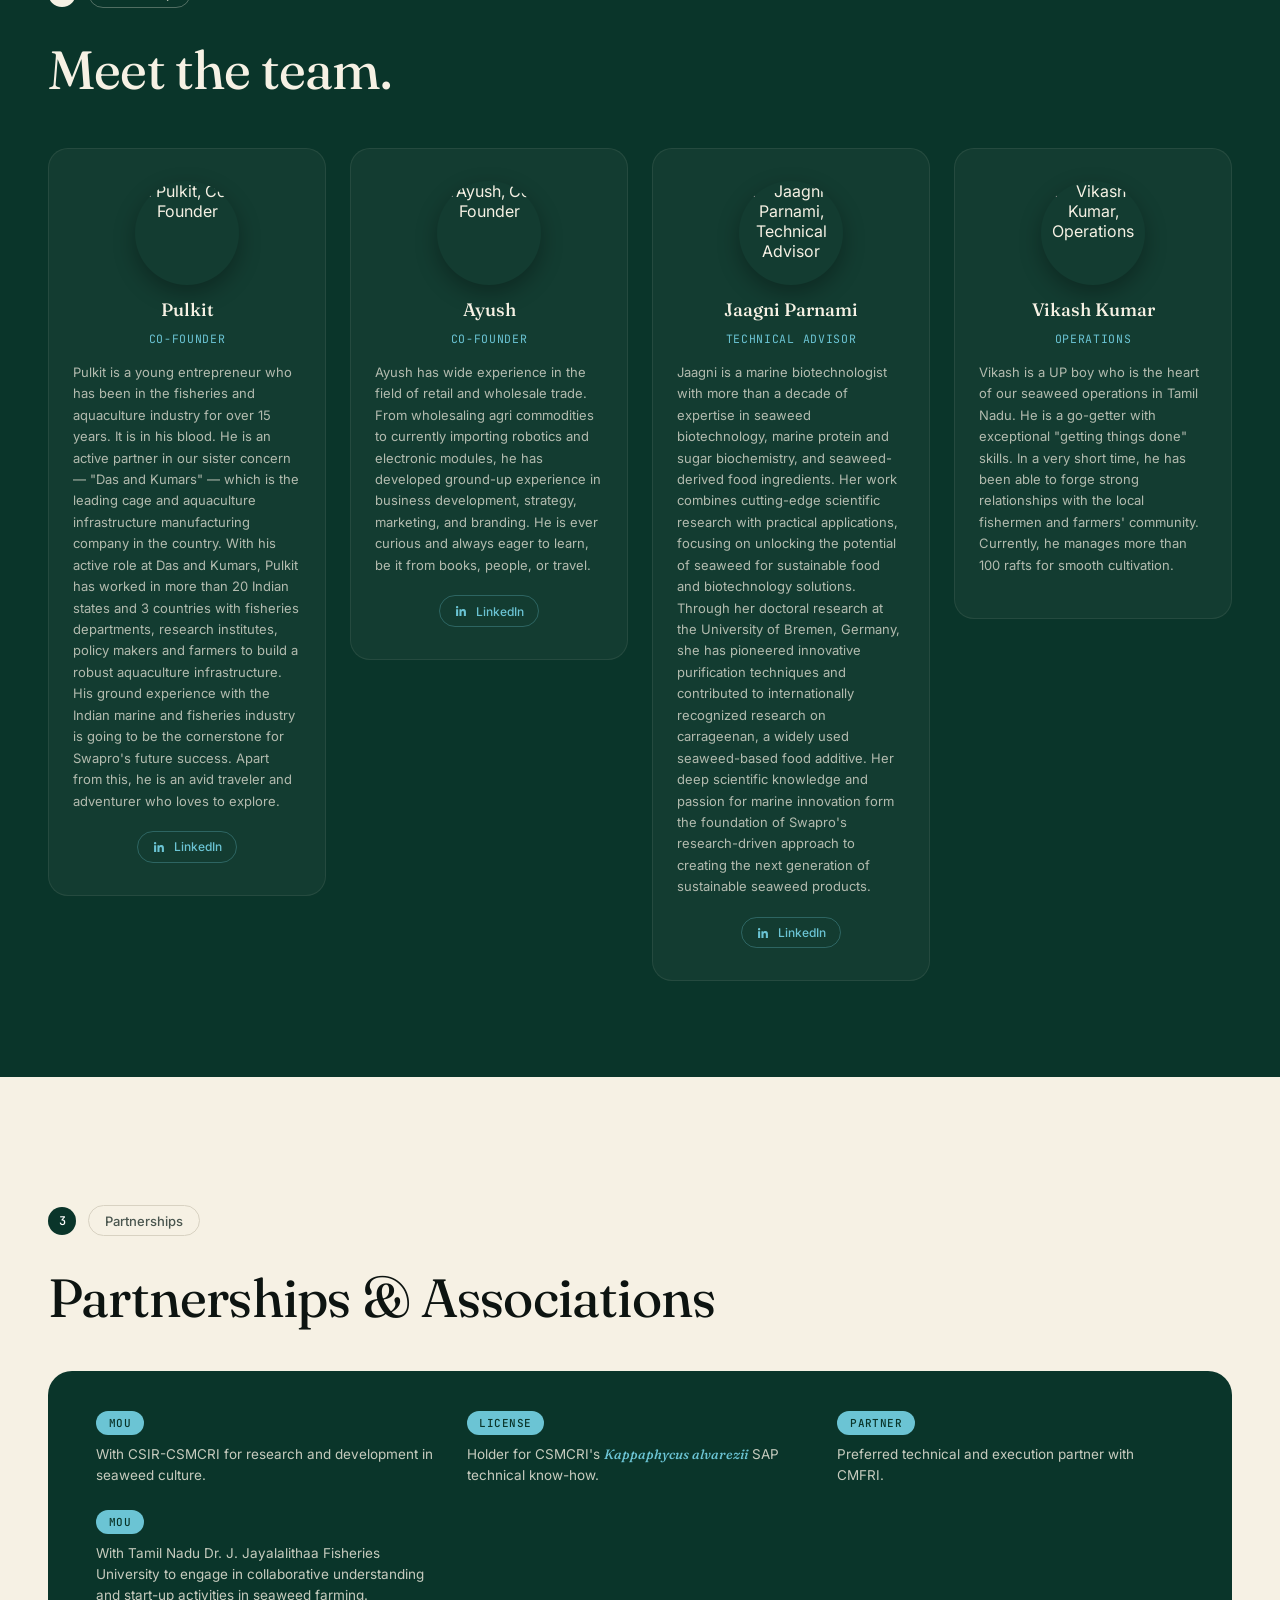
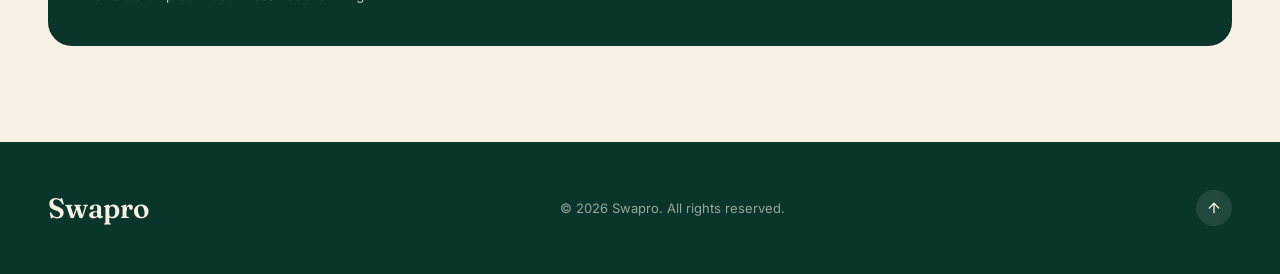
==== commit 97dfd8c0: "fixes" ====
--- a/about.html
+++ b/about.html
@@ -4,7 +4,7 @@
 <meta charset="UTF-8"/>
 <meta name="viewport" content="width=device-width,initial-scale=1.0"/>
 <title>About Us — Swapro</title>
-<link rel="icon" type="image/png" href="https://res.cloudinary.com/dajekho84/image/upload/v1781952631/ChatGPT_Image_Jun_20_2026_04_20_08_PM_fx25of.png">
+<link rel="icon" type="image/png" href="https://res.cloudinary.com/dsr1agyxd/image/upload/v1782568938/craiyon_132258_image_yvi9gg_dpkart.png">
 <link rel="preconnect" href="https://fonts.googleapis.com">
 <link rel="preconnect" href="https://fonts.gstatic.com" crossorigin>
 <link href="https://fonts.googleapis.com/css2?family=Fraunces:ital,opsz,wght@0,9..144,300..700;1,9..144,400..600&family=Inter:wght@400;500;600;700&family=JetBrains+Mono:wght@400;500&display=swap" rel="stylesheet">
@@ -13,8 +13,6 @@
 <body>
 
 <div class="scroll-progress"><div id="scroll-progress-bar"></div></div>
-<div id="cursor-dot" class="cursor-dot" aria-hidden="true"></div>
-
 <div id="lightbox" class="lightbox" role="dialog" aria-modal="true" aria-label="Detail">
   <button id="lb-close" class="lb-close" aria-label="Close">
     <svg viewBox="0 0 24 24" fill="none" stroke="currentColor" stroke-width="2" stroke-linecap="round"><line x1="18" y1="6" x2="6" y2="18"/><line x1="6" y1="6" x2="18" y2="18"/></svg>
@@ -34,7 +32,7 @@
     <nav class="navbar" id="navbar">
       <div class="nav-left">
         <div class="logo-mark">
-          <img src="https://res.cloudinary.com/dajekho84/image/upload/v1781952631/ChatGPT_Image_Jun_20_2026_04_20_08_PM_fx25of.png" alt="Swapro logo" onerror="this.style.display='none'; this.parentElement.classList.add('logo-fallback'); this.parentElement.textContent='Swapro';" />
+          <img src="https://res.cloudinary.com/dsr1agyxd/image/upload/v1782568938/craiyon_132258_image_yvi9gg_dpkart.png" alt="Swapro logo" onerror="this.style.display='none'; this.parentElement.classList.add('logo-fallback'); this.parentElement.textContent='Swapro';" />
         </div>
       </div>
       <div class="nav-links">
@@ -89,19 +87,18 @@
     <div class="about-layout">
       <div class="about-grid">
         <p class="about-paragraph">Swapro is a group of people passionate about the seaweed industry and engaged primarily in providing commercial seaweed farming solutions.</p>
-        <p class="about-paragraph">Though we are a startup, our roots come from <strong>Das &amp; Kumars</strong>, our sister concern and one of India's most reputed names in aquaculture with over 30 years of experience in implementing projects for central and state governments, premier research institutes and private companies. Over three decades, the company has executed hundreds of projects across 20 Indian states and 5 countries.</p>
+        <p class="about-paragraph">Though we are a startup, our roots come from <strong>Das &amp; Kumar</strong>, our sister concern and one of India's most reputed names in aquaculture with over 30 years of experience in implementing projects for central and state governments, premier research institutes and private companies. Over three decades, the company has executed hundreds of projects across 20 Indian states and 5 countries.</p>
         <p class="about-paragraph">We wish to replicate the stellar record in the seaweed industry.</p>
-      </div>
-      <div class="about-photo-frame">
+        <div class="heritage-strip">
+          <div class="heritage-stat"><p class="heritage-num">30+</p><p class="heritage-label">Years of aquaculture experience</p></div>
+          <div class="heritage-stat"><p class="heritage-num">100s</p><p class="heritage-label">Projects executed</p></div>
+          <div class="heritage-stat"><p class="heritage-num">20</p><p class="heritage-label">Indian states covered</p></div>
+          <div class="heritage-stat"><p class="heritage-num">5</p><p class="heritage-label">Countries served</p></div>
+        </div>
+      </div>
+      <div class="about-photo-frame about-photo-frame-offset">
         <img src="https://res.cloudinary.com/dajekho84/image/upload/v1782187886/IMG-20260620-WA0026_rd0mjt.jpg" alt="Swapro seaweed cultivation" />
       </div>
-    </div>
-
-    <div class="heritage-strip">
-      <div class="heritage-stat"><p class="heritage-num">30+</p><p class="heritage-label">Years of aquaculture experience</p></div>
-      <div class="heritage-stat"><p class="heritage-num">100s</p><p class="heritage-label">Projects executed</p></div>
-      <div class="heritage-stat"><p class="heritage-num">20</p><p class="heritage-label">Indian states covered</p></div>
-      <div class="heritage-stat"><p class="heritage-num">5</p><p class="heritage-label">Countries served</p></div>
     </div>
   </div>
 </section>
@@ -191,7 +188,7 @@
 <footer class="footer">
   <div class="container footer-inner">
     <span class="logo-footer">
-      <img src="https://res.cloudinary.com/dajekho84/image/upload/v1781952631/ChatGPT_Image_Jun_20_2026_04_20_08_PM_fx25of.png" alt="Swapro logo" onerror="this.style.display='none'; this.parentElement.classList.add('logo-fallback'); this.parentElement.textContent='Swapro';" />
+      <img src="https://res.cloudinary.com/dsr1agyxd/image/upload/v1782568938/craiyon_132258_image_yvi9gg_dpkart.png" alt="Swapro logo" onerror="this.style.display='none'; this.parentElement.classList.add('logo-fallback'); this.parentElement.textContent='Swapro';" />
     </span>
     <p class="footer-copy">© 2026 Swapro. All rights reserved.</p>
     <button class="back-to-top" id="back-to-top" aria-label="Back to top">
--- a/assets/style.css
+++ b/assets/style.css
@@ -123,11 +123,11 @@
 .hero-bg-image.is-active{opacity:1;}
 .hero-vignette{
   position:absolute;inset:0;z-index:1;pointer-events:none;
-  background:radial-gradient(ellipse at 50% 100%, rgba(10,53,42,0.10) 0%, rgba(10,53,42,0) 60%);
+  background:radial-gradient(ellipse at 50% 100%, rgba(10,53,42,0.06) 0%, rgba(10,53,42,0) 55%);
 }
 .hero-text-scrim{
   position:absolute;inset:0;z-index:1;pointer-events:none;
-  background:linear-gradient(180deg, rgba(246,241,228,0.42) 0%, rgba(246,241,228,0.5) 55%, rgba(246,241,228,0.68) 100%);
+  background:linear-gradient(180deg, rgba(10,53,42,0) 0%, rgba(10,53,42,0) 35%, rgba(10,53,42,0.32) 100%);
 }
 .hero-grain{
   position:absolute;
@@ -172,18 +172,18 @@
 }
 .logo-mark img{
   display:block;
-  height:6.5rem;width:auto;
+  height:4.5rem;width:auto;
   object-fit:contain;
 }
 .logo-mark.logo-fallback{
   font-family:'Fraunces',serif;
-  font-size:40px;font-weight:600;letter-spacing:-0.02em;
+  font-size:34px;font-weight:600;letter-spacing:-0.02em;
   color:var(--kelp-deep);
   line-height:1;
 }
 @media(min-width:640px){
-  .logo-mark img{height:8rem;}
-  .logo-mark.logo-fallback{font-size:48px;}
+  .logo-mark img{height:5.25rem;}
+  .logo-mark.logo-fallback{font-size:38px;}
 }
 .nav-links{display:none;align-items:center;gap:1.75rem;}
 @media(min-width:1180px){
@@ -214,14 +214,15 @@
   padding:0.5rem 0.5rem 0.5rem 1.25rem;
   position:relative;
   isolation:isolate;
-  transition:transform 0.35s var(--ease-out);
-}
+  transition:transform 0.3s var(--ease-out), box-shadow 0.3s;
+}
+.btn-roll:hover{transform:scale(1.045);}
 @media(min-width:640px){.btn-roll{font-size:14px;padding:0.5rem 0.5rem 0.5rem 1.5rem;}}
 .btn-dark{background:var(--kelp-deep);color:var(--white);}
-.btn-accent{background:var(--accent);color:var(--white);transition:background 0.3s, box-shadow 0.25s;}
-.btn-accent:hover{background:var(--accent-hover);box-shadow:0 8px 20px rgba(30,122,140,0.30);}
-.btn-dark:hover{box-shadow:0 8px 20px rgba(10,53,42,0.30);}
-.btn-dark{transition:box-shadow 0.25s;}
+.btn-accent{background:var(--accent);color:var(--white);transition:background 0.3s, box-shadow 0.25s, transform 0.3s var(--ease-out);}
+.btn-accent:hover{background:var(--accent-hover);box-shadow:0 10px 24px rgba(30,122,140,0.38);}
+.btn-dark:hover{box-shadow:0 10px 24px rgba(10,53,42,0.38);}
+.btn-dark{transition:box-shadow 0.25s, transform 0.3s var(--ease-out);}
 .roll-track{
   display:flex;flex-direction:column;
   overflow:hidden;height:20px;
@@ -230,20 +231,18 @@
 .roll-line{
   height:20px;line-height:20px;
   white-space:nowrap;
-  transition:transform 0.5s var(--ease-roll);
-}
-.btn-roll:hover .roll-line{transform:translateY(-50%);}
+}
 .arrow-circle{
   width:1.5rem;height:1.5rem;
   border-radius:9999px;
   display:flex;align-items:center;justify-content:center;
-  transition:transform 0.5s var(--ease-roll);
+  transition:transform 0.4s var(--ease-out);
   flex-shrink:0;
 }
 .arrow-circle svg{width:13px;height:13px;}
 .arrow-circle-light{background:var(--white);color:var(--kelp-deep);}
 .arrow-circle-accent{background:var(--white);color:var(--accent);}
-.btn-roll:hover .arrow-circle{transform:rotate(-45deg);}
+.btn-roll:hover .arrow-circle{transform:translateX(3px);}
 
 @media(min-width:640px){
   .hero-cta-row .arrow-circle{width:1.75rem;height:1.75rem;}
@@ -321,11 +320,11 @@
 .hero-eyebrow{
   font-family:'JetBrains Mono',monospace;
   font-size:12px;
-  color:var(--ink);
+  color:#fff;
   letter-spacing:0.08em;
   margin-bottom:1.25rem;
   text-transform:uppercase;
-  text-shadow:0 1px 12px rgba(246,241,228,0.85);
+  text-shadow:0 1px 10px rgba(10,53,42,0.5);
 }
 @media(min-width:640px){.hero-eyebrow{font-size:13px;margin-bottom:2rem;}}
 
@@ -367,18 +366,27 @@
   transition:opacity 0.7s var(--ease-out), transform 0.7s var(--ease-out);
 }
 .hero-headline-slide h1{
-  font-family:'Baloo 2','Fraunces',serif;
-  font-size:clamp(2rem,7.5vw,4.6rem);
-  font-weight:700;
-  line-height:1.12;
+  font-family:'Poppins','Inter',sans-serif;
+  font-size:clamp(1.9rem,7vw,4.2rem);
+  font-weight:600;
+  line-height:1.18;
   letter-spacing:-0.01em;
   color:#fff;
   max-width:52rem;
   margin:0;
-  text-shadow:0 2px 18px rgba(10,53,42,0.35), 0 1px 3px rgba(10,53,42,0.4);
-}
-@media(min-width:640px){.hero-headline-slide h1{font-size:clamp(2.6rem,5.2vw,4.6rem);}}
-.hero-headline-slide em{color:var(--seafoam);font-style:normal;font-weight:800;}
+  text-shadow:0 2px 18px rgba(10,53,42,0.45), 0 1px 3px rgba(10,53,42,0.5);
+}
+@media(min-width:640px){.hero-headline-slide h1{font-size:clamp(2.4rem,4.8vw,4.2rem);}}
+.hero-headline-slide em{
+  color:#fff;
+  font-style:normal;
+  font-weight:700;
+  background:linear-gradient(180deg, rgba(95,224,160,0.95), rgba(62,180,128,0.95));
+  padding:0.05em 0.3em;
+  border-radius:0.3em;
+  box-decoration-break:clone;
+  -webkit-box-decoration-break:clone;
+}
 
 .hero-rotator-dots{
   display:flex;align-items:center;gap:0.5rem;
@@ -386,11 +394,11 @@
 }
 .hero-rotator-dot{
   width:6px;height:6px;border-radius:50%;
-  background:rgba(10,53,42,0.25);
+  background:rgba(255,255,255,0.4);
   border:none;padding:0;cursor:pointer;
   transition:background 0.3s, width 0.3s;
 }
-.hero-rotator-dot.is-active{background:var(--accent);width:18px;border-radius:3px;}
+.hero-rotator-dot.is-active{background:var(--seafoam);width:18px;border-radius:3px;}
 
 .hero-cta-row{
   margin-top:2rem;
@@ -434,7 +442,7 @@
   flex-direction:column;
   align-items:center;
   gap:0.35rem;
-  color:var(--ink-soft);
+  color:rgba(255,255,255,0.85);
   font-family:'JetBrains Mono',monospace;
   font-size:11px;
   letter-spacing:0.08em;
@@ -540,21 +548,28 @@
   align-items:start;
 }
 @media(min-width:900px){.fuss-grid{grid-template-columns:1.1fr 0.9fr;gap:3rem;}}
+.fuss-grid-single{grid-template-columns:1fr !important;margin-bottom:0;}
 .fuss-stack{display:flex;flex-direction:column;align-items:flex-start;gap:1.75rem;max-width:36rem;}
 .fuss-paragraph{
   font-size:16px;line-height:1.7;font-weight:400;color:var(--ink);
 }
 @media(min-width:640px){.fuss-paragraph{font-size:18px;}}
+
+.intro-image-wrap-full{margin:1.75rem 0 2.5rem;}
 .fuss-list{
-  display:flex;flex-direction:column;gap:0.5rem;
-  margin:-0.5rem 0 0;
-  padding-left:1.3rem;
+  display:flex;flex-direction:column;gap:0.6rem;
+  margin:0.25rem 0 0;
+  padding-left:0;
+  list-style:none;
 }
 .fuss-list li{
-  font-size:16px;line-height:1.6;color:var(--ink);
-}
-.fuss-list li::marker{color:var(--accent);}
-@media(min-width:640px){.fuss-list li{font-size:18px;}}
+  font-size:15px;line-height:1.5;font-weight:600;color:var(--kelp-deep);
+  background:rgba(30,122,140,0.08);
+  border-left:3px solid var(--accent);
+  padding:0.6rem 0.9rem;
+  border-radius:0.4rem;
+}
+@media(min-width:640px){.fuss-list li{font-size:16.5px;}}
 .fuss-photo{
   border-radius:1.25rem;overflow:hidden;
   aspect-ratio:4/3;
@@ -721,8 +736,15 @@
   }
 }
 .intro-image-wrap{order:2;}
-@media(min-width:640px){.intro-image-wrap{width:45%;order:0;}}
-@media(min-width:1024px){.intro-image-wrap{width:auto;align-self:end;}}
+.intro-image-wrap-offset{margin-top:-1.5rem;}
+@media(min-width:640px){
+  .intro-image-wrap{width:45%;order:0;}
+  .intro-image-wrap-offset{margin-top:-1.5rem;align-self:stretch;}
+}
+@media(min-width:1024px){
+  .intro-image-wrap{width:auto;align-self:end;}
+  .intro-image-wrap-offset{align-self:stretch;}
+}
 .intro-image-large{}
 @media(min-width:640px){.intro-image-large{width:55%;}}
 @media(min-width:1024px){.intro-image-large{width:auto;align-self:end;}}
@@ -739,7 +761,10 @@
   aspect-ratio:438/346;
   box-shadow:0 16px 40px -8px rgba(10,53,42,0.2);
 }
+.intro-image-wrap-offset .photo-frame{aspect-ratio:auto;height:100%;}
 .intro-image-large .photo-frame{aspect-ratio:3/2;}
+.photo-frame-wide{aspect-ratio:16/7;}
+@media(max-width:640px){.photo-frame-wide{aspect-ratio:4/3;}}
 @media(min-width:1024px){.photo-frame{border-radius:1.25rem;}}
 .photo-frame img{width:100%;height:100%;object-fit:cover;display:block;transition:transform 0.7s var(--ease-out);}
 .photo-frame video{width:100%;height:100%;object-fit:cover;display:block;}
@@ -928,7 +953,8 @@
   display:grid;grid-template-columns:1fr;gap:2.5rem;
   align-items:start;
 }
-@media(min-width:980px){.about-layout{grid-template-columns:1.15fr 0.85fr;gap:3rem;}}
+@media(min-width:980px){.about-layout{grid-template-columns:1fr 1fr;gap:3rem;}}
+.about-layout-single{grid-template-columns:1fr !important;}
 
 .about-grid{display:flex;flex-direction:column;align-items:flex-start;gap:1.75rem;max-width:46rem;}
 .about-paragraph{font-size:16px;line-height:1.75;}
@@ -936,12 +962,26 @@
 .section-dark .about-paragraph{color:rgba(246,241,228,0.85);}
 .section-white .about-paragraph{color:#1a1a1a;}
 
+.about-photo-frame-full{
+  border-radius:1.25rem;
+  overflow:hidden;
+  aspect-ratio:16/8;
+  box-shadow:0 20px 50px -10px rgba(0,0,0,0.35);
+  margin:1.75rem 0 2.5rem;
+}
+.about-photo-frame-full img{
+  width:100%;height:100%;object-fit:cover;display:block;
+}
+@media(max-width:640px){.about-photo-frame-full{aspect-ratio:4/3;}}
+
 .about-photo-frame{
   border-radius:1.25rem;
   overflow:hidden;
-  aspect-ratio:1/1;
   box-shadow:0 20px 50px -10px rgba(0,0,0,0.35);
-}
+  justify-self:end;
+  width:100%;
+}
+.about-photo-frame-offset{align-self:stretch;margin-top:-1.5rem;}
 .about-photo-frame img{
   width:100%;height:100%;object-fit:cover;display:block;
   transition:transform 0.6s var(--ease-out);
@@ -1574,21 +1614,6 @@
 /* ===========================================================
    RIPPLE CLICK EFFECT
 =========================================================== */
-.water-ripple{
-  position:fixed;
-  width:14px;height:14px;
-  border-radius:50%;
-  border:2px solid var(--seafoam);
-  transform:translate(-50%,-50%) scale(0);
-  pointer-events:none;
-  z-index:9998;
-  animation:rippleExpand 0.7s var(--ease-out) forwards;
-}
-@keyframes rippleExpand{
-  0%{transform:translate(-50%,-50%) scale(0);opacity:0.6;border-width:3px;}
-  100%{transform:translate(-50%,-50%) scale(13);opacity:0;border-width:1px;}
-}
-
 /* ===========================================================
    FLOATING FORM LABELS
 =========================================================== */
@@ -1612,6 +1637,7 @@
   padding-top:2rem;
 }
 @media(min-width:640px){.heritage-strip{grid-template-columns:repeat(4,1fr);}}
+.about-grid .heritage-strip{grid-template-columns:repeat(2,1fr) !important;width:100%;}
 .section-white .heritage-strip{border-top:1px solid rgba(10,53,42,0.12);}
 .section-dark .heritage-strip{border-top:1px solid rgba(246,241,228,0.15);}
 .heritage-num{
@@ -1833,5 +1859,5 @@
   .reveal-up{opacity:1;transform:none;}
   .line-inner{animation:none;opacity:1;transform:none;}
   .ticker-inner{animation:none;}
-  .water-ripple{display:none;}
-}+}
+
